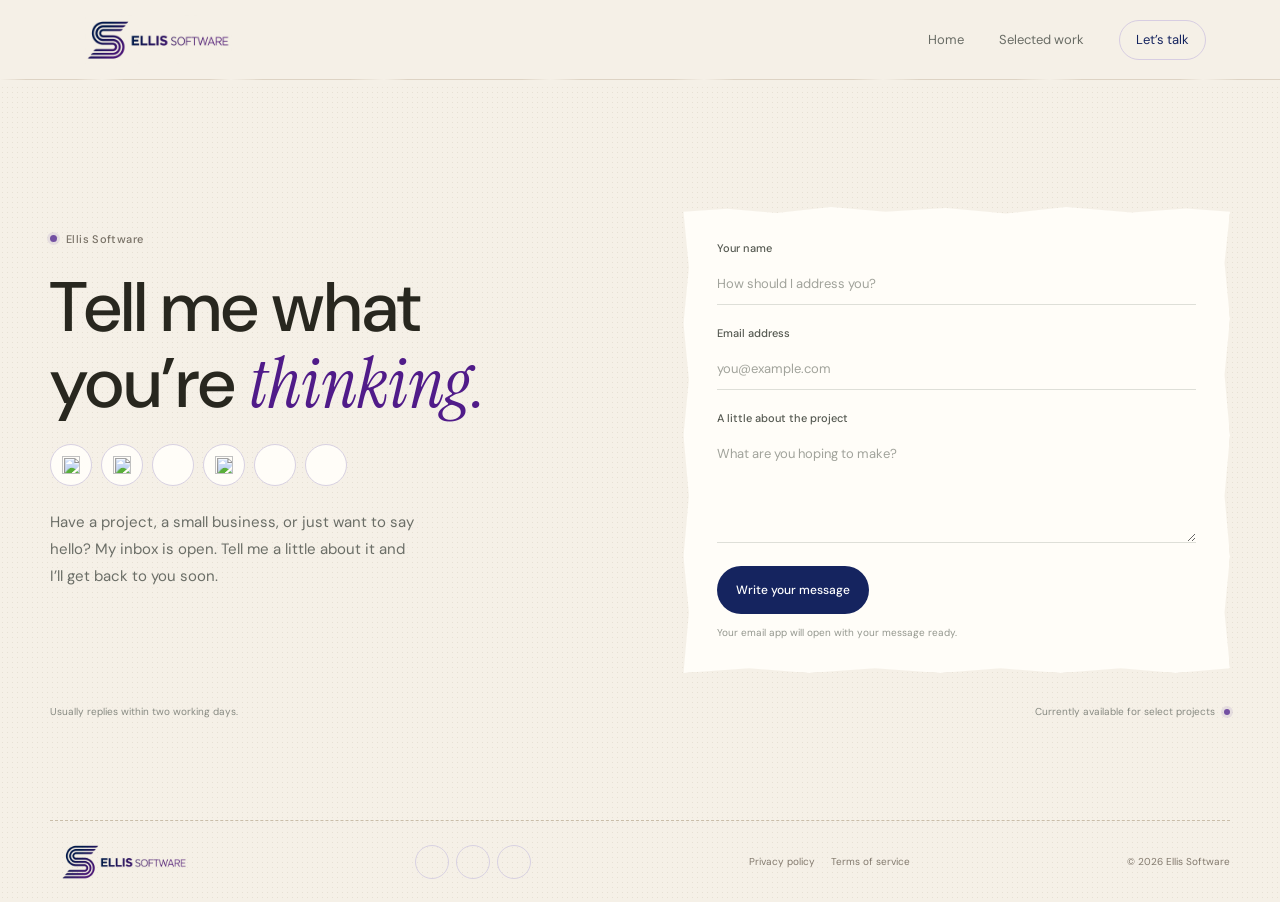
==== contact.html @ 287e28db "fix privacy links" ====
<!doctype html>
<html lang="en">
<head>
  <meta charset="utf-8">
  <meta name="viewport" content="width=device-width, initial-scale=1">
  <meta name="theme-color" content="#f5f5f2">
  <meta name="description" content="Get in touch with Ellis Software about your next project.">
  <title>Contact — Ellis Software</title>
  <link rel="preconnect" href="https://fonts.googleapis.com">
  <link rel="preconnect" href="https://fonts.gstatic.com" crossorigin>
  <link href="https://fonts.googleapis.com/css2?family=DM+Sans:wght@400;500;600;700&family=Instrument+Serif:ital@0;1&display=swap" rel="stylesheet">
  <link rel="stylesheet" href="styles.css">
  <script src="https://unpkg.com/lucide@latest" defer></script>
  
</head>
<body>
  <header class="site-header">
    <nav class="nav-shell" aria-label="Main navigation">
      <a class="brand" href="index.html" aria-label="Ellis Software, home"><img class="brand-logo" src="ellis%20software%20logo2.jpeg" alt="Ellis Software"></a>
      <button class="menu-toggle" type="button" aria-label="Open navigation" aria-expanded="false" aria-controls="site-menu"><span></span><span></span></button>
      <div class="site-menu" id="site-menu">
        <a class="nav-link" href="index.html">Home</a>
        <a class="nav-link" href="index.html#work">Selected work</a>
        <a class="nav-cta" href="contact.html" aria-current="page">Let’s talk </a>
      </div>
    </nav>
  </header>

  <main class="contact-main page-width">
    <section class="contact-intro reveal">
      <p class="eyebrow"><span class="status-dot"></span>Ellis Software</p>
      <h1>Tell me what<br>you’re <span class="serif-accent">thinking.</span></h1>
      <div class="social-links contact-socials" aria-label="Social and contact links">
        <a class="icon-link" href="https://wa.me/18768584016" target="_blank" rel="noopener noreferrer" aria-label="WhatsApp" data-tooltip="WhatsApp"><img class="brand-icon" src="https://cdn.simpleicons.org/whatsapp/15245f" alt="" aria-hidden="true"><span class="icon-tooltip" aria-hidden="true">WhatsApp</span></a>
        <a class="icon-link" href="https://www.instagram.com/ellis_software/" target="_blank" rel="noopener noreferrer" aria-label="Instagram" data-tooltip="Instagram"><img class="brand-icon" src="https://cdn.simpleicons.org/instagram/15245f" alt="" aria-hidden="true"><span class="icon-tooltip" aria-hidden="true">Instagram</span></a>
        <a class="icon-link" href="https://www.linkedin.com/in/akeem-ellis-369ba9247/" target="_blank" rel="noopener noreferrer" aria-label="LinkedIn" data-tooltip="LinkedIn"><i data-lucide="briefcase-business" aria-hidden="true"></i><span class="icon-tooltip" aria-hidden="true">LinkedIn</span></a>
        <a class="icon-link" href="https://github.com/eakeem" target="_blank" rel="noopener noreferrer" aria-label="GitHub" data-tooltip="GitHub"><img class="brand-icon" src="https://cdn.simpleicons.org/github/15245f" alt="" aria-hidden="true"><span class="icon-tooltip" aria-hidden="true">GitHub</span></a>
        <a class="icon-link" href="mailto:eakeem0@gmail.com" aria-label="Email" data-tooltip="Email"><i data-lucide="mail" aria-hidden="true"></i><span class="icon-tooltip" aria-hidden="true">Email</span></a>
        <a class="icon-link" href="tel:+18768584016" aria-label="Phone" data-tooltip="Phone"><i data-lucide="phone" aria-hidden="true"></i><span class="icon-tooltip" aria-hidden="true">Phone</span></a>
      </div>
      <p class="hero-intro">Have a project, a small business, or just want to say hello? My inbox is open. Tell me a little about it and I’ll get back to you soon.</p>
    </section>
    <section class="contact-form-section reveal" aria-label="Send a message">
      <form class="contact-form" data-contact-form data-email="eakeem0@gmail.com">
        <label for="name">Your name</label>
        <input id="name" name="name" type="text" autocomplete="name" placeholder="How should I address you?" required>
        <label for="email">Email address</label>
        <input id="email" name="email" type="email" autocomplete="email" placeholder="you@example.com" required>
        <label for="project">A little about the project</label>
        <textarea id="project" name="project" rows="5" placeholder="What are you hoping to make?" required></textarea>
        <button class="button button-dark form-submit" type="submit">Write your message</button>
        <p class="form-note">Your email app will open with your message ready.</p>
      </form>
    </section>
    <div class="contact-foot reveal"><span>Usually replies within two working days.</span><span>Currently available for select projects <i class="status-dot"></i></span></div>
  </main>

  <footer class="site-footer page-width"><a class="brand" href="index.html" aria-label="Ellis Software, home"><img class="brand-logo" src="ellis%20software%20logo2.jpeg" alt="Ellis Software"></a><nav class="footer-nav" aria-label="Footer navigation"><a class="icon-link" href="index.html" aria-label="Home" data-tooltip="Home"><i data-lucide="house" aria-hidden="true"></i><span class="icon-tooltip" aria-hidden="true">Home</span></a><a class="icon-link" href="index.html#work" aria-label="Selected work" data-tooltip="Selected work"><i data-lucide="briefcase-business" aria-hidden="true"></i><span class="icon-tooltip" aria-hidden="true">Selected work</span></a><a class="icon-link" href="contact.html" aria-label="Contact" data-tooltip="Contact"><i data-lucide="contact" aria-hidden="true"></i><span class="icon-tooltip" aria-hidden="true">Contact</span></a></nav><nav class="legal-nav" aria-label="Legal"><a href="privacy.html">Privacy policy</a><a href="terms-of-service.html">Terms of service</a></nav><span>© <span data-year></span> Ellis Software</span></footer>
</body>
<script src="script.js" defer></script>
</html>
---- styles.css ----
:root {
  color-scheme: light;
  --paper: #f5f0e7;
  --ink: #28271f;
  --muted: #777065;
  --line: #ded5c7;
  --green: #66765f;
  --brand-indigo: #15245f;
  --brand-violet: #501b89;
  --serif: 'Instrument Serif', Georgia, serif;
  --sans: 'DM Sans', sans-serif;
  --display: 'DM Sans', sans-serif;
}

* { box-sizing: border-box; }
html { scroll-behavior: smooth; scroll-padding-top: 100px; }
body { margin: 0; background-color: var(--paper); background-image: radial-gradient(#8d795c22 .65px, transparent .65px); background-size: 5px 5px; color: var(--ink); font-family: var(--sans); font-size: 15px; -webkit-font-smoothing: antialiased; }
a { color: inherit; text-decoration: none; }
button, input, textarea { font: inherit; }
.page-width { width: min(1180px, calc(100% - 96px)); margin-inline: auto; }
.site-header { position: relative; z-index: 10; padding: 15px 24px; background: var(--paper); border-bottom: 1px solid #ddd3c4; }
.site-header::after { position: absolute; right: 0; bottom: -5px; left: 0; height: 5px; background: var(--paper); clip-path: polygon(0 0, 4% 38%, 8% 0, 13% 58%, 18% 0, 24% 45%, 30% 0, 36% 67%, 43% 0, 49% 48%, 55% 0, 62% 62%, 69% 0, 76% 48%, 82% 0, 89% 56%, 94% 0, 100% 46%, 100% 100%, 0 100%); content: ''; }
.nav-shell { width: min(1132px, 100%); min-height: 48px; margin: 0 auto; display: flex; align-items: center; justify-content: space-between; }
.brand { display: inline-flex; align-items: center; gap: 9px; font-size: 14px; font-weight: 600; }
.brand-logo { display: block; width: 168px; height: 49px; object-fit: contain; mix-blend-mode: multiply; }
.site-menu { display: flex; align-items: center; gap: 35px; }
.nav-link { color: #696c65; font-size: 13px; transition: color .2s ease; }
.nav-link:hover, .nav-link.active { color: var(--ink); }
.nav-cta { display: inline-flex; min-height: 40px; align-items: center; gap: 12px; padding: 0 16px; border: 1px solid #d7cde2; border-radius: 99px; color: var(--brand-indigo); font-size: 13px; transition: background .2s, border-color .2s; }
.nav-cta:hover { background: #eee9f4; border-color: #c5b4d7; }
.menu-toggle { display: none; }
.hero { min-height: 650px; display: grid; grid-template-columns: 1fr 1.02fr; align-items: center; gap: 48px; padding-top: 50px; padding-bottom: 92px; }
.hero-copy { position: relative; z-index: 1; padding-bottom: 7px; }
.eyebrow { display: flex; align-items: center; gap: 9px; margin: 0 0 22px; color: var(--muted); font-size: 11px; font-weight: 500; letter-spacing: .035em; }
.status-dot { display: inline-block; width: 7px; height: 7px; flex: 0 0 7px; border-radius: 50%; background: #7350a2; box-shadow: 0 0 0 3px rgb(115 80 162 / 12%); }
.eyebrow-divider { color: #babcb5; }
h1, h2, h3, p { margin-top: 0; }
h1, h2 { font-family: var(--display); font-weight: 500; letter-spacing: 0; }
.hero h1, .contact-intro h1 { margin-bottom: 23px; font-size: clamp(43px, 5.1vw, 67px); line-height: 1.08; }
.serif-accent { color: var(--brand-violet); font-family: var(--serif); font-weight: 400; font-style: italic; }
.hero-intro { max-width: 420px; margin-bottom: 28px; color: #6b6e67; font-size: 15px; line-height: 1.8; }
.language-section { margin: 22px 0 26px; }
.language-heading { margin: 0 0 13px; color: var(--muted); font-size: 11px; font-weight: 500; }
.language-list { display: flex; gap: 20px; margin: 0; padding: 0; list-style: none; }
.language-item { display: flex; min-width: 54px; flex-direction: column; align-items: center; gap: 7px; color: #5e5c62; font-size: 10px; }
.language-item img { display: block; width: 25px; height: 25px; }
.hero-actions { display: flex; align-items: center; gap: 24px; }
.button { display: inline-flex; min-height: 48px; align-items: center; justify-content: center; gap: 18px; padding: 0 19px; border: 0; border-radius: 99px; cursor: pointer; font-size: 12px; font-weight: 500; transition: transform .2s, background .2s; }
.button:hover { transform: translateY(-2px); }
.button-dark { background: var(--brand-indigo); color: white; }
.button-dark:hover { background: var(--brand-violet); }
.text-link { color: #656961; font-size: 12px; }
.text-link span { margin-left: 4px; }
.hero-art { position: relative; display: grid; min-height: 440px; align-items: center; }
.hero-glow { position: absolute; inset: 35px 5px; border-radius: 48%; background: radial-gradient(ellipse at center, #e1d9ed 0%, #eee7da 52%, transparent 74%); }
.portrait-sheet { position: relative; z-index: 1; width: min(82%, 420px); margin: 0 auto; padding: 11px 11px 0; background: #fffdf8; box-shadow: 8px 10px 0 #d8cde5, 0 18px 38px rgb(42 34 53 / 17%); transform: rotate(2deg); }
.portrait-sheet::before { position: absolute; z-index: 2; top: -10px; left: calc(50% - 38px); width: 76px; height: 21px; background: rgb(223 212 239 / 84%); content: ''; transform: rotate(-4deg); }
.portrait-sheet img { display: block; width: 100%; height: 425px; object-fit: cover; object-position: center 32%; }
.portrait-sheet figcaption { display: flex; min-height: 43px; align-items: center; justify-content: space-between; gap: 8px; color: #555164; font-size: 9px; }
.portrait-sheet figcaption > span:first-child { color: var(--brand-indigo); font-size: 9px; font-weight: 700; letter-spacing: .08em; }
.portrait-sheet figcaption b { padding-left: 4px; color: var(--brand-violet); }
.portrait-note { position: absolute; z-index: 2; top: 72%; right: 0; padding: 12px 15px; background: #fffdf8; box-shadow: 3px 4px 0 #ded5c7; color: var(--brand-indigo); font: italic 15px/1.3 var(--serif); transform: rotate(-4deg); }
.app-window { position: relative; z-index: 1; overflow: hidden; width: 100%; padding: 9px; border: 1px solid #e4dac8; border-radius: 1px; background: #fffdf8; box-shadow: 5px 9px 0 #dfd3c1, 0 18px 35px rgb(65 52 34 / 12%); transform: rotate(-1.2deg); }
.window-top { display: none; }
.window-dots { display: flex; gap: 5px; }
.window-dots i { width: 7px; height: 7px; border-radius: 50%; background: #e5a19b; }
.window-dots i:nth-child(2) { background: #e7c681; }
.window-dots i:nth-child(3) { background: #9ac49a; }
.window-menu { text-align: right; letter-spacing: 2px; }
.window-content { padding: 17px 20px 20px; background: #fffdf8; }
.preview-nav { display: flex; align-items: center; justify-content: space-between; color: #65635c; font-size: 8px; }
.preview-logo { color: #373831; font: 600 13px var(--display); letter-spacing: -.4px; }
.preview-logo span { margin-left: 2px; font: 8px var(--sans); }
.preview-bag { border: 1px solid #e9e9e3; border-radius: 20px; padding: 6px 9px; }
.preview-hero { display: grid; grid-template-columns: 1fr auto; align-items: end; gap: 6px 20px; padding: 22px 2px 14px; }
.preview-hero p { margin: 0; font: 24px/1.15 var(--serif); }
.preview-hero > span { color: #7b7b70; font: 8px/1.55 var(--sans); }
.preview-hero a { grid-column: 1 / -1; color: #6e7164; font-size: 8px; }
.preview-hero a b { margin-left: 5px; }
.preview-image { overflow: hidden; height: 208px; background: #e6e1d5; }
.preview-image img { width: 100%; height: 100%; object-fit: cover; object-position: center 57%; }
.art-note { position: absolute; z-index: 2; right: -22px; bottom: 10px; display: flex; align-items: center; gap: 10px; padding: 11px 15px; border: 1px solid rgb(255 255 255 / 90%); border-radius: 10px; background: rgb(255 255 255 / 86%); box-shadow: 0 8px 26px rgb(48 50 41 / 8%); color: #696c64; font-size: 9px; line-height: 1.5; }
.note-icon { color: #71856b; font-size: 17px; }
.art-index { position: absolute; bottom: -22px; left: 3px; color: #999b93; font: 10px var(--display); }
.work-section { padding-top: 63px; padding-bottom: 112px; }
.section-heading { display: flex; align-items: end; justify-content: space-between; margin-bottom: 26px; }
.section-heading .eyebrow { margin-bottom: 9px; }
.section-heading h2 { margin: 0; font-size: 31px; }
.heading-period { color: #82917d; }
.section-count { padding-bottom: 5px; color: #8b8e85; font: 10px var(--display); }
.project-grid { display: grid; grid-template-columns: repeat(3, minmax(0, 1fr)); gap: 20px; }
.project-card { min-width: 0; overflow: hidden; border: 1px solid #e3dfd7; border-radius: 5px; background: #fffdf8; }
.project-image { display: block; overflow: hidden; aspect-ratio: 4 / 3; background: #eeece7; }
.project-image img { display: block; width: 100%; height: 100%; object-fit: cover; transition: transform .35s ease; }
.project-card:hover .project-image img { transform: scale(1.025); }
.project-meta { display: flex; flex-direction: column; align-items: flex-start; gap: 7px; padding: 15px 16px 17px; }
.project-meta h3 { margin: 0; font: 600 15px var(--display); }
.project-meta p { margin: 0; color: #777065; font-size: 12px; line-height: 1.55; }
.project-type { order: -1; color: var(--brand-indigo); font-size: 10px; font-weight: 500; }
.approach-band { background: #e8e5d9; clip-path: polygon(0 2%, 8% 0, 17% 2%, 26% .5%, 35% 2%, 45% 0, 55% 2%, 64% .4%, 74% 2%, 84% 0, 93% 2%, 100% .5%, 100% 98%, 92% 100%, 82% 98%, 72% 100%, 62% 98%, 52% 100%, 42% 98%, 32% 100%, 21% 98%, 10% 100%, 0 98%); }
.approach-inner { display: flex; min-height: 180px; align-items: center; gap: 23px; }
.approach-mark { align-self: center; color: #87947e; font-size: 28px; }
.approach-inner p { margin: 0; font: 23px/1.35 var(--display); }
.approach-inner p span { color: #858980; font: italic 22px var(--serif); }
.round-arrow { display: grid; width: 42px; height: 42px; place-items: center; margin-left: auto; border: 1px solid #cbd0c4; border-radius: 50%; font-size: 15px; transition: background .2s; }
.round-arrow:hover { background: #f5f5f2; }
.closing { padding-top: 60px; padding-bottom: 64px; }
.closing-actions { display: flex; min-height: 76px; align-items: center; justify-content: space-between; gap: 24px; }
.social-links { display: flex; align-items: center; gap: 9px; }
.icon-link { position: relative; display: grid; width: 42px; height: 42px; flex: 0 0 42px; place-items: center; border: 1px solid #d8d1e2; border-radius: 50%; background: #fffdf8; color: var(--brand-indigo); transition: background .2s, color .2s, border-color .2s, transform .2s; }
.icon-link svg { width: 18px; height: 18px; stroke-width: 1.8; }
.icon-link .brand-icon { display: block; width: 18px; height: 18px; }
.icon-link:hover { transform: translateY(-2px); border-color: var(--brand-indigo); background: var(--brand-indigo); color: #fff; }
.icon-link:focus-visible { outline: 2px solid var(--brand-violet); outline-offset: 3px; }
.icon-tooltip { position: absolute; z-index: 5; bottom: calc(100% + 8px); left: 50%; padding: 6px 9px; border-radius: 4px; background: var(--brand-indigo); color: white; font-size: 10px; font-weight: 500; line-height: 1.2; white-space: nowrap; opacity: 0; pointer-events: none; transform: translate(-50%, 3px); transition: opacity .15s, transform .15s; }
.icon-link:hover .icon-tooltip, .icon-link:focus-visible .icon-tooltip { opacity: 1; transform: translate(-50%, 0); }
.footer-nav { display: flex; align-items: center; gap: 7px; }
.footer-nav .icon-link { width: 34px; height: 34px; flex-basis: 34px; background: transparent; }
.footer-nav .icon-link svg { width: 16px; height: 16px; }
.footer-nav .icon-link:hover { background: var(--brand-indigo); }
.site-footer { display: flex; min-height: 82px; align-items: center; justify-content: space-between; border-top: 1px dashed #c9bda9; color: #82796d; font-size: 10px; }
.site-footer .brand { color: var(--ink); font-size: 12px; }
.site-footer .brand-logo { width: 148px; height: 43px; }
.site-footer p { margin: 0; }
.legal-nav { display: flex; align-items: center; gap: 16px; }
.legal-nav a { color: inherit; transition: color .2s; }
.legal-nav a:hover, .legal-nav a:focus-visible { color: var(--brand-indigo); }
.legal-page { max-width: 820px; min-height: calc(100vh - 160px); padding-top: 90px; padding-bottom: 90px; }
.legal-page h1 { margin-bottom: 10px; font-size: clamp(42px, 6vw, 64px); }
.legal-page .legal-updated { margin-bottom: 42px; color: var(--muted); font-size: 12px; }
.legal-page h2 { margin: 34px 0 10px; font-size: 21px; }
.legal-page p, .legal-page li { color: #5e5c56; font-size: 14px; line-height: 1.8; }
.legal-page ul { padding-left: 21px; }
#text_link { font-weight: 900; color: #15245f;}

/* Contact page */
.contact-main { display: grid; min-height: calc(100vh - 160px); grid-template-columns: .9fr 1fr; align-content: center; column-gap: 12%; padding-top: 95px; padding-bottom: 70px; }
.contact-intro { align-self: center; padding-bottom: 30px; }
.contact-intro .eyebrow { margin-bottom: 24px; }
.contact-intro h1 { font-size: clamp(46px, 5.6vw, 70px); }
.contact-intro .hero-intro { max-width: 370px; }
.contact-socials { margin: 19px 0 23px; }
.contact-form-section { align-self: center; padding: 34px; border: 0; border-radius: 0; background: #fffdf8; box-shadow: 4px 7px 0 #e1d7c7, 0 12px 25px rgb(65 52 34 / 7%); clip-path: polygon(0 1%, 8% .4%, 17% 1.3%, 27% 0, 37% 1%, 48% .2%, 59% 1.4%, 70% 0, 82% 1.2%, 92% .3%, 100% 1%, 99% 12%, 100% 24%, 99% 36%, 100% 49%, 99% 62%, 100% 75%, 99% 87%, 100% 99%, 90% 100%, 80% 99%, 69% 100%, 58% 99%, 47% 100%, 35% 99%, 23% 100%, 12% 99%, 0 100%, 1% 87%, 0 75%, 1% 62%, 0 49%, 1% 37%, 0 25%, 1% 13%); }
.contact-form { display: flex; flex-direction: column; }
.contact-form label { margin: 0 0 8px; color: #555951; font-size: 11px; font-weight: 500; }
.contact-form input, .contact-form textarea { width: 100%; margin-bottom: 21px; padding: 12px 0; border: 0; border-bottom: 1px solid #dedfd8; border-radius: 0; outline: 0; background: transparent; color: var(--ink); font-size: 13px; resize: vertical; transition: border-color .2s; }
.contact-form input:focus, .contact-form textarea:focus { border-color: #758671; }
.contact-form input::placeholder, .contact-form textarea::placeholder { color: #a1a39b; }
.form-submit { align-self: flex-start; margin-top: 2px; }
.form-note { margin: 12px 0 0; color: #94978e; font-size: 10px; }
.contact-foot { display: flex; grid-column: 1/-1; justify-content: space-between; padding-top: 32px; color: #878a82; font-size: 10px; }
.contact-foot > span:last-child { display: flex; align-items: center; gap: 9px; }
.contact-foot .status-dot { width: 6px; height: 6px; flex-basis: 6px; }

.reveal { opacity: 0; transform: translateY(14px); transition: opacity .65s ease, transform .65s cubic-bezier(.2,.7,.2,1); }
.reveal.is-visible { opacity: 1; transform: translateY(0); }
.project-card:nth-child(2) { transition-delay: .08s; }
.project-card:nth-child(3) { transition-delay: .16s; }
@media (prefers-reduced-motion: reduce) {
  *, *::before, *::after { scroll-behavior: auto !important; transition-duration: .01ms !important; animation-duration: .01ms !important; animation-iteration-count: 1 !important; }
  .reveal { opacity: 1; transform: none; }
}

@media (max-width: 850px) {
  .page-width { width: min(100% - 56px, 650px); }
  .hero { min-height: auto; grid-template-columns: 1fr; gap: 28px; padding-top: 77px; padding-bottom: 75px; }
  .hero-copy { max-width: 570px; }
  .hero h1 { font-size: clamp(48px, 8vw, 67px); }
  .hero-art { min-height: 370px; margin-inline: 12px; }
  .portrait-sheet { width: min(76%, 390px); }
  .portrait-sheet img { height: 350px; }
  .work-section { padding-top: 30px; padding-bottom: 85px; }
  .project-grid { grid-template-columns: repeat(2, minmax(0, 1fr)); }
  .contact-main { min-height: auto; grid-template-columns: 1fr 1fr; gap: 7%; padding-top: 95px; padding-bottom: 60px; }
  .contact-form-section { padding: 26px; }
  .contact-intro h1 { font-size: clamp(43px, 7vw, 60px); }
}
@media (max-width: 600px) {
  html { scroll-padding-top: 74px; }
  .page-width { width: calc(100% - 40px); }
  .site-header { padding: 10px 20px; }
  .brand-logo { width: 142px; height: 42px; }
  .nav-shell { min-height: 43px; }
  .menu-toggle { display: flex; width: 38px; height: 38px; flex-direction: column; align-items: center; justify-content: center; gap: 5px; border: 1px solid #dedfd9; border-radius: 50%; background: transparent; cursor: pointer; }
  .menu-toggle span { width: 13px; height: 1px; background: #363831; transition: transform .2s; }
  .menu-toggle[aria-expanded="true"] span:first-child { transform: translateY(3px) rotate(45deg); }
  .menu-toggle[aria-expanded="true"] span:last-child { transform: translateY(-3px) rotate(-45deg); }
  .site-menu { position: absolute; top: 58px; right: 20px; left: 20px; display: none; align-items: stretch; gap: 0; padding: 8px 16px 13px; border: 1px solid #e5e6df; border-radius: 12px; background: rgb(250 250 247 / 97%); box-shadow: 0 12px 32px rgb(35 38 31 / 10%); }
  .site-menu.is-open { display: flex; flex-direction: column; }
  .nav-link { padding: 13px 1px; border-bottom: 1px solid #edeee8; font-size: 13px; }
  .nav-cta { align-self: flex-start; margin-top: 11px; }
  .hero { gap: 23px; padding-top: 58px; padding-bottom: 64px; }
  .eyebrow { margin-bottom: 19px; font-size: 10px; }
  .hero h1, .contact-intro h1 { font-size: clamp(42px, 11vw, 57px); }
  .hero-intro { font-size: 14px; line-height: 1.75; }
  .hero-actions { flex-wrap: wrap; gap: 17px; }
  .hero-art { min-height: 365px; margin-inline: 0; }
  .portrait-sheet { width: min(83%, 310px); padding: 9px 9px 0; }
  .portrait-sheet img { height: 295px; }
  .portrait-sheet figcaption { min-height: 37px; font-size: 8px; }
  .portrait-sheet figcaption > span:first-child { font-size: 8px; }
  .portrait-note { right: -3px; font-size: 13px; }
  .work-section { padding-top: 24px; padding-bottom: 68px; }
  .section-heading h2 { font-size: 27px; }
  .project-grid { grid-template-columns: 1fr; gap: 28px; }
  .project-meta { padding-top: 11px; }
  .approach-inner { min-height: 150px; gap: 13px; }
  .approach-mark { font-size: 22px; }
  .approach-inner p { font-size: 17px; }
  .approach-inner p span { font-size: 17px; }
  .round-arrow { width: 37px; height: 37px; flex: 0 0 37px; }
  .closing { padding-top: 50px; padding-bottom: 55px; }
  .closing-actions { align-items: flex-start; flex-direction: column; gap: 22px; }
  .social-links { gap: 3px; }
  .social-links .icon-link { width: 40px; height: 40px; flex-basis: 40px; }
  .site-footer { min-height: 100px; flex-wrap: wrap; gap: 5px 15px; padding-top: 17px; padding-bottom: 17px; }
  .site-footer p { order: 3; width: 100%; }
  .site-footer > span { font-size: 9px; }
  .legal-nav { order: 3; width: 100%; font-size: 10px; }
  .legal-page { min-height: calc(100vh - 200px); padding-top: 60px; padding-bottom: 55px; }
  .legal-page .legal-updated { margin-bottom: 32px; }
  .contact-main { display: flex; flex-direction: column; gap: 34px; padding-top: 65px; padding-bottom: 45px; }
  .contact-intro { padding-bottom: 0; }
  .contact-intro h1 { font-size: clamp(45px, 12vw, 61px); }
  .contact-form-section { padding: 23px 20px; }
  .contact-foot { gap: 12px; flex-direction: column; padding-top: 23px; font-size: 9px; }
}
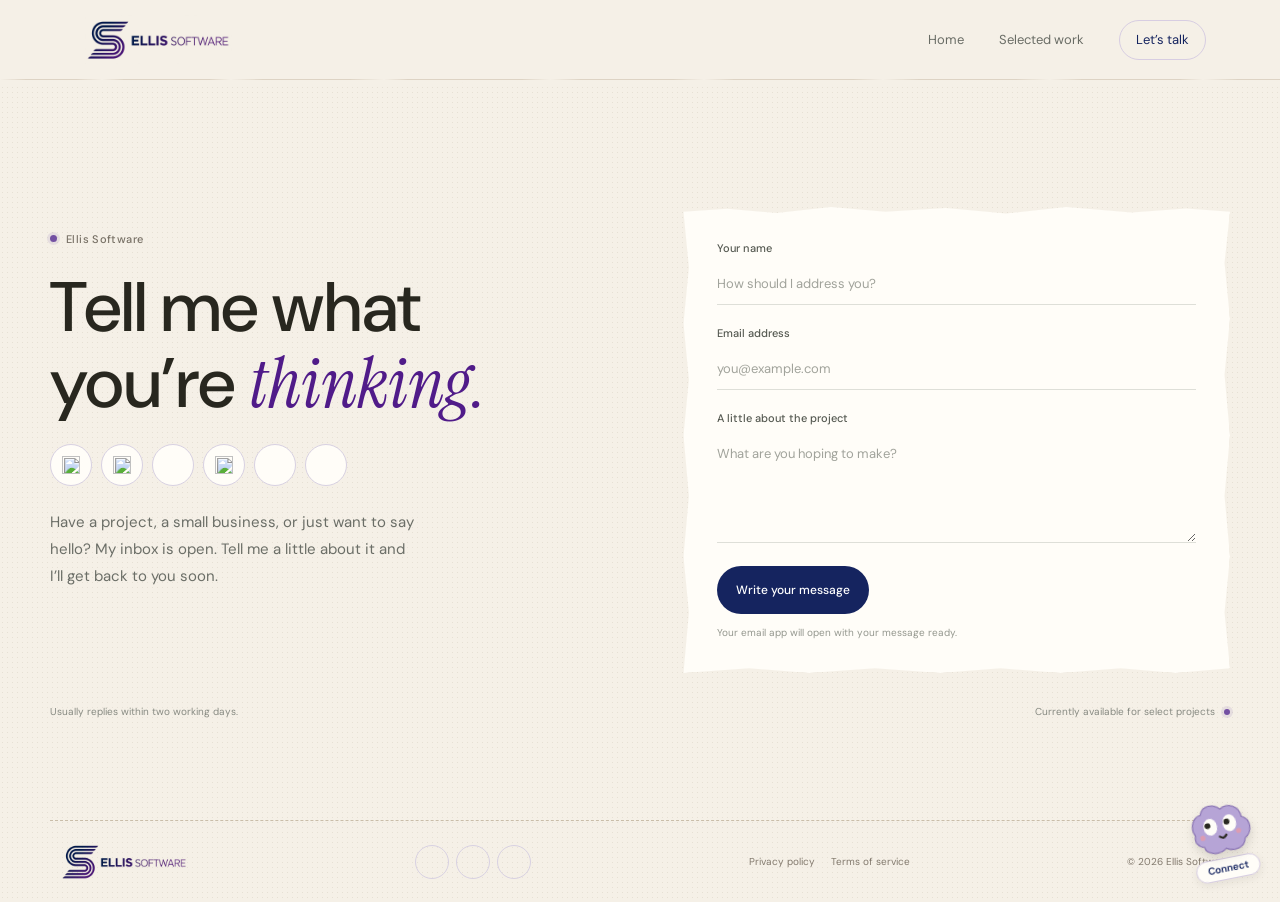
==== commit 35c858c8: "added connect" ====
--- a/contact.html
+++ b/contact.html
@@ -9,9 +9,33 @@
   <link rel="preconnect" href="https://fonts.googleapis.com">
   <link rel="preconnect" href="https://fonts.gstatic.com" crossorigin>
   <link href="https://fonts.googleapis.com/css2?family=DM+Sans:wght@400;500;600;700&family=Instrument+Serif:ital@0;1&display=swap" rel="stylesheet">
+  <link rel="icon" href="/favicon.png" type="image/png" sizes="512x512">
+  <link rel="apple-touch-icon" href="/favicon.png" sizes="512x512">
+  <link rel="canonical" href="https://ellissoftware.com/contact.html">
+  <meta property="og:type" content="website">
+  <meta property="og:title" content="Contact — Ellis Software">
+  <meta property="og:description" content="Get in touch with Ellis Software about your next project.">
+  <meta property="og:image" content="https://ellissoftware.com/social-preview.png">
+  <meta property="og:image:width" content="1200">
+  <meta property="og:image:height" content="630">
+  <meta property="og:image:alt" content="Ellis Software — thoughtful digital products for the web">
+  <meta property="og:url" content="https://ellissoftware.com/contact.html">
+  <meta name="twitter:card" content="summary_large_image">
+  <meta name="twitter:title" content="Contact — Ellis Software">
+  <meta name="twitter:description" content="Get in touch with Ellis Software about your next project.">
+  <meta name="twitter:image" content="https://ellissoftware.com/social-preview.png">
+  <meta name="twitter:image:alt" content="Ellis Software — thoughtful digital products for the web">
   <link rel="stylesheet" href="styles.css">
   <script src="https://unpkg.com/lucide@latest" defer></script>
-  
+  <script type="application/ld+json">
+    {
+      "@context": "https://schema.org",
+      "@type": "Organization",
+      "name": "Ellis Software",
+      "url": "https://ellissoftware.com/",
+      "logo": "https://ellissoftware.com/favicon.png"
+    }
+  </script>
 </head>
 <body>
   <header class="site-header">
@@ -35,13 +59,13 @@
         <a class="icon-link" href="https://www.instagram.com/ellis_software/" target="_blank" rel="noopener noreferrer" aria-label="Instagram" data-tooltip="Instagram"><img class="brand-icon" src="https://cdn.simpleicons.org/instagram/15245f" alt="" aria-hidden="true"><span class="icon-tooltip" aria-hidden="true">Instagram</span></a>
         <a class="icon-link" href="https://www.linkedin.com/in/akeem-ellis-369ba9247/" target="_blank" rel="noopener noreferrer" aria-label="LinkedIn" data-tooltip="LinkedIn"><i data-lucide="briefcase-business" aria-hidden="true"></i><span class="icon-tooltip" aria-hidden="true">LinkedIn</span></a>
         <a class="icon-link" href="https://github.com/eakeem" target="_blank" rel="noopener noreferrer" aria-label="GitHub" data-tooltip="GitHub"><img class="brand-icon" src="https://cdn.simpleicons.org/github/15245f" alt="" aria-hidden="true"><span class="icon-tooltip" aria-hidden="true">GitHub</span></a>
-        <a class="icon-link" href="mailto:eakeem0@gmail.com" aria-label="Email" data-tooltip="Email"><i data-lucide="mail" aria-hidden="true"></i><span class="icon-tooltip" aria-hidden="true">Email</span></a>
+        <a class="icon-link" href="mailto:techellissoftware@gmail.com" aria-label="Email" data-tooltip="Email"><i data-lucide="mail" aria-hidden="true"></i><span class="icon-tooltip" aria-hidden="true">Email</span></a>
         <a class="icon-link" href="tel:+18768584016" aria-label="Phone" data-tooltip="Phone"><i data-lucide="phone" aria-hidden="true"></i><span class="icon-tooltip" aria-hidden="true">Phone</span></a>
       </div>
       <p class="hero-intro">Have a project, a small business, or just want to say hello? My inbox is open. Tell me a little about it and I’ll get back to you soon.</p>
     </section>
     <section class="contact-form-section reveal" aria-label="Send a message">
-      <form class="contact-form" data-contact-form data-email="eakeem0@gmail.com">
+      <form class="contact-form" data-contact-form data-email="techellissoftware@gmail.com">
         <label for="name">Your name</label>
         <input id="name" name="name" type="text" autocomplete="name" placeholder="How should I address you?" required>
         <label for="email">Email address</label>
@@ -56,6 +80,19 @@
   </main>
 
   <footer class="site-footer page-width"><a class="brand" href="index.html" aria-label="Ellis Software, home"><img class="brand-logo" src="ellis%20software%20logo2.jpeg" alt="Ellis Software"></a><nav class="footer-nav" aria-label="Footer navigation"><a class="icon-link" href="index.html" aria-label="Home" data-tooltip="Home"><i data-lucide="house" aria-hidden="true"></i><span class="icon-tooltip" aria-hidden="true">Home</span></a><a class="icon-link" href="index.html#work" aria-label="Selected work" data-tooltip="Selected work"><i data-lucide="briefcase-business" aria-hidden="true"></i><span class="icon-tooltip" aria-hidden="true">Selected work</span></a><a class="icon-link" href="contact.html" aria-label="Contact" data-tooltip="Contact"><i data-lucide="contact" aria-hidden="true"></i><span class="icon-tooltip" aria-hidden="true">Contact</span></a></nav><nav class="legal-nav" aria-label="Legal"><a href="privacy.html">Privacy policy</a><a href="terms-of-service.html">Terms of service</a></nav><span>© <span data-year></span> Ellis Software</span></footer>
+  <a class="connect-blob" href="contact.html" aria-label="Connect with Ellis Software">
+    <svg class="connect-blob-art" viewBox="0 0 80 70" role="img" aria-label="Connect the blob">
+      <path class="connect-blob-body" d="M10 40C5 29 11 18 20 17C24 5 38 7 44 14C55 8 67 15 67 27C79 33 76 48 67 53C64 65 51 66 43 61C32 69 18 62 18 55C11 53 7 47 10 40Z"/>
+      <ellipse cx="29" cy="33" rx="8" ry="10" fill="#fffdf8"/>
+      <ellipse cx="52" cy="32" rx="8" ry="10" fill="#fffdf8"/>
+      <circle class="connect-pupil" cx="31" cy="35" r="3.5"/>
+      <circle class="connect-pupil" cx="54" cy="34" r="3.5"/>
+      <path d="M38 46Q42 50 46 45" fill="none" stroke="#28271f" stroke-linecap="round" stroke-width="2.5"/>
+      <circle cx="18" cy="44" r="3" fill="#e69aa9" opacity=".8"/>
+      <circle cx="61" cy="43" r="3" fill="#e69aa9" opacity=".8"/>
+    </svg>
+    <span class="connect-blob-label">Connect</span>
+  </a>
 </body>
 <script src="script.js" defer></script>
 </html>
--- a/styles.css
+++ b/styles.css
@@ -156,6 +156,16 @@
 .reveal.is-visible { opacity: 1; transform: translateY(0); }
 .project-card:nth-child(2) { transition-delay: .08s; }
 .project-card:nth-child(3) { transition-delay: .16s; }
+.connect-blob { position: fixed; z-index: 20; right: 24px; bottom: 20px; display: flex; flex-direction: column; align-items: center; gap: 1px; color: var(--brand-indigo); transform: translateY(var(--connect-scroll-shift, 0px)) rotate(var(--connect-tilt, 0deg)); transition: transform .24s cubic-bezier(.2,.7,.2,1); }
+.connect-blob-art { display: block; width: 68px; height: 60px; overflow: visible; filter: drop-shadow(0 5px 5px rgb(40 39 31 / 14%)); animation: connect-float 3s ease-in-out infinite; transform-origin: center; }
+.connect-blob-body { fill: #b6a4d6; stroke: #8c77b5; stroke-width: 1.5; }
+.connect-pupil { fill: #28271f; transform: translate(var(--connect-look-x, 0px), var(--connect-look-y, 0px)); transform-box: fill-box; transform-origin: center; transition: transform .12s ease-out; }
+.connect-blob-label { padding: 5px 11px; border: 1px solid #d7cde2; border-radius: 99px; background: #fffdf8; box-shadow: 0 3px 8px rgb(40 39 31 / 8%); font-size: 10px; font-weight: 600; line-height: 1; transition: background .2s, color .2s, transform .2s; }
+.connect-blob:hover .connect-blob-label, .connect-blob:focus-visible .connect-blob-label { transform: translateY(-2px); background: var(--brand-indigo); color: #fffdf8; }
+.connect-blob:hover .connect-blob-art, .connect-blob:focus-visible .connect-blob-art { animation: connect-giggle .45s ease-in-out infinite alternate; }
+.connect-blob:focus-visible { border-radius: 12px; outline: 2px solid var(--brand-violet); outline-offset: 4px; }
+@keyframes connect-float { 0%, 100% { transform: translateY(0) rotate(-2deg); } 50% { transform: translateY(-5px) rotate(2deg); } }
+@keyframes connect-giggle { 0% { transform: rotate(-7deg) translateY(0); } 25% { transform: rotate(9deg) translateY(-2px); } 50% { transform: rotate(-9deg) translateY(0); } 75% { transform: rotate(7deg) translateY(-2px); } 100% { transform: rotate(-5deg) translateY(0); } }
 @media (prefers-reduced-motion: reduce) {
   *, *::before, *::after { scroll-behavior: auto !important; transition-duration: .01ms !important; animation-duration: .01ms !important; animation-iteration-count: 1 !important; }
   .reveal { opacity: 1; transform: none; }
@@ -177,6 +187,8 @@
 }
 @media (max-width: 600px) {
   html { scroll-padding-top: 74px; }
+  .connect-blob { right: 14px; bottom: 14px; }
+  .connect-blob-art { width: 58px; height: 51px; }
   .page-width { width: calc(100% - 40px); }
   .site-header { padding: 10px 20px; }
   .brand-logo { width: 142px; height: 42px; }
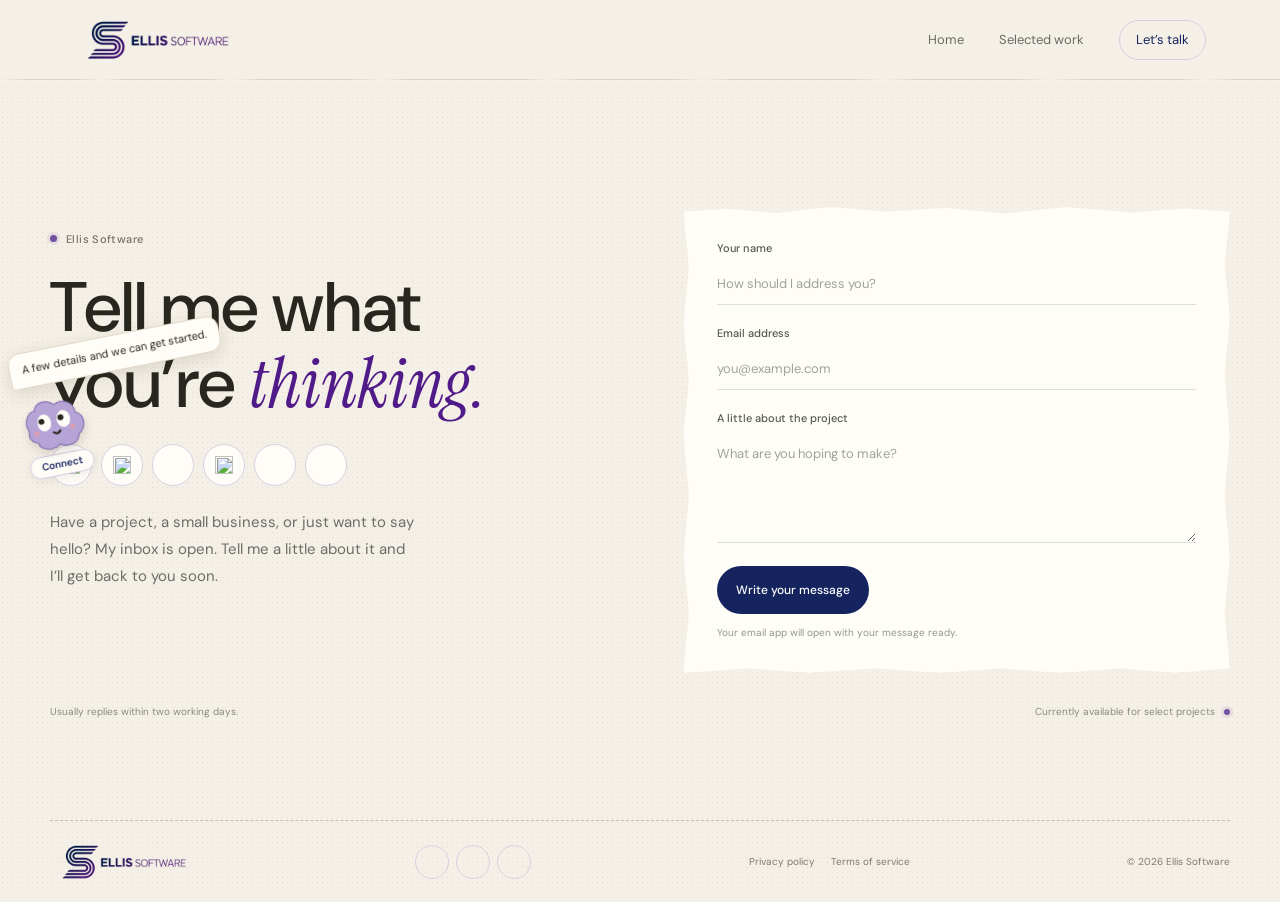
==== commit 0d0bb118: "added conversation for connect" ====
--- a/contact.html
+++ b/contact.html
@@ -81,6 +81,7 @@
 
   <footer class="site-footer page-width"><a class="brand" href="index.html" aria-label="Ellis Software, home"><img class="brand-logo" src="ellis%20software%20logo2.jpeg" alt="Ellis Software"></a><nav class="footer-nav" aria-label="Footer navigation"><a class="icon-link" href="index.html" aria-label="Home" data-tooltip="Home"><i data-lucide="house" aria-hidden="true"></i><span class="icon-tooltip" aria-hidden="true">Home</span></a><a class="icon-link" href="index.html#work" aria-label="Selected work" data-tooltip="Selected work"><i data-lucide="briefcase-business" aria-hidden="true"></i><span class="icon-tooltip" aria-hidden="true">Selected work</span></a><a class="icon-link" href="contact.html" aria-label="Contact" data-tooltip="Contact"><i data-lucide="contact" aria-hidden="true"></i><span class="icon-tooltip" aria-hidden="true">Contact</span></a></nav><nav class="legal-nav" aria-label="Legal"><a href="privacy.html">Privacy policy</a><a href="terms-of-service.html">Terms of service</a></nav><span>© <span data-year></span> Ellis Software</span></footer>
   <a class="connect-blob" href="contact.html" aria-label="Connect with Ellis Software">
+    <span class="connect-message" role="status" aria-live="polite" aria-atomic="true"></span>
     <svg class="connect-blob-art" viewBox="0 0 80 70" role="img" aria-label="Connect the blob">
       <path class="connect-blob-body" d="M10 40C5 29 11 18 20 17C24 5 38 7 44 14C55 8 67 15 67 27C79 33 76 48 67 53C64 65 51 66 43 61C32 69 18 62 18 55C11 53 7 47 10 40Z"/>
       <ellipse cx="29" cy="33" rx="8" ry="10" fill="#fffdf8"/>
--- a/styles.css
+++ b/styles.css
@@ -156,13 +156,20 @@
 .reveal.is-visible { opacity: 1; transform: translateY(0); }
 .project-card:nth-child(2) { transition-delay: .08s; }
 .project-card:nth-child(3) { transition-delay: .16s; }
-.connect-blob { position: fixed; z-index: 20; right: 24px; bottom: 20px; display: flex; flex-direction: column; align-items: center; gap: 1px; color: var(--brand-indigo); transform: translateY(var(--connect-scroll-shift, 0px)) rotate(var(--connect-tilt, 0deg)); transition: transform .24s cubic-bezier(.2,.7,.2,1); }
+.connect-blob { position: fixed; z-index: 20; top: 0; left: 0; display: flex; flex-direction: column; align-items: center; gap: 1px; color: var(--brand-indigo); transform: translate3d(var(--connect-x, calc(100vw - 92px)), var(--connect-y, calc(100vh - 90px)), 0) rotate(var(--connect-tilt, 0deg)); transition: transform 2.4s cubic-bezier(.2,.72,.24,1); }
 .connect-blob-art { display: block; width: 68px; height: 60px; overflow: visible; filter: drop-shadow(0 5px 5px rgb(40 39 31 / 14%)); animation: connect-float 3s ease-in-out infinite; transform-origin: center; }
 .connect-blob-body { fill: #b6a4d6; stroke: #8c77b5; stroke-width: 1.5; }
 .connect-pupil { fill: #28271f; transform: translate(var(--connect-look-x, 0px), var(--connect-look-y, 0px)); transform-box: fill-box; transform-origin: center; transition: transform .12s ease-out; }
 .connect-blob-label { padding: 5px 11px; border: 1px solid #d7cde2; border-radius: 99px; background: #fffdf8; box-shadow: 0 3px 8px rgb(40 39 31 / 8%); font-size: 10px; font-weight: 600; line-height: 1; transition: background .2s, color .2s, transform .2s; }
 .connect-blob:hover .connect-blob-label, .connect-blob:focus-visible .connect-blob-label { transform: translateY(-2px); background: var(--brand-indigo); color: #fffdf8; }
-.connect-blob:hover .connect-blob-art, .connect-blob:focus-visible .connect-blob-art { animation: connect-giggle .45s ease-in-out infinite alternate; }
+.connect-message { position: absolute; z-index: 1; bottom: calc(100% + 9px); left: 50%; width: max-content; max-width: min(220px, 70vw); padding: 9px 12px; border: 1px solid #e3d9ca; border-radius: 12px 12px 3px 12px; background: #fffdf8; box-shadow: 0 5px 16px rgb(40 39 31 / 12%); color: var(--ink); font-size: 11px; line-height: 1.45; opacity: 0; pointer-events: none; transform: translate(-50%, 5px) scale(.96); transform-origin: bottom center; transition: opacity .25s ease, transform .25s ease; }
+.connect-blob[data-side="left"] .connect-message { left: 0; border-radius: 12px 12px 12px 3px; transform: translate(0, 5px) scale(.96); transform-origin: bottom left; }
+.connect-blob[data-side="right"] .connect-message { left: auto; right: 0; transform: translate(0, 5px) scale(.96); transform-origin: bottom right; }
+.connect-blob[data-message-position="below"] .connect-message { top: calc(100% + 9px); bottom: auto; border-radius: 3px 12px 12px 12px; transform-origin: top left; }
+.connect-blob[data-message-position="below"][data-side="right"] .connect-message { border-radius: 12px 3px 12px 12px; transform-origin: top right; }
+.connect-blob.has-message .connect-message { opacity: 1; transform: translate(0, 0) scale(1); }
+.connect-blob.is-giggling .connect-blob-art { animation: connect-giggle .75s ease-in-out; }
+.connect-blob:hover .connect-blob-art, .connect-blob:focus-visible .connect-blob-art { animation: connect-giggle .7s ease-in-out infinite alternate; }
 .connect-blob:focus-visible { border-radius: 12px; outline: 2px solid var(--brand-violet); outline-offset: 4px; }
 @keyframes connect-float { 0%, 100% { transform: translateY(0) rotate(-2deg); } 50% { transform: translateY(-5px) rotate(2deg); } }
 @keyframes connect-giggle { 0% { transform: rotate(-7deg) translateY(0); } 25% { transform: rotate(9deg) translateY(-2px); } 50% { transform: rotate(-9deg) translateY(0); } 75% { transform: rotate(7deg) translateY(-2px); } 100% { transform: rotate(-5deg) translateY(0); } }
@@ -187,7 +194,6 @@
 }
 @media (max-width: 600px) {
   html { scroll-padding-top: 74px; }
-  .connect-blob { right: 14px; bottom: 14px; }
   .connect-blob-art { width: 58px; height: 51px; }
   .page-width { width: calc(100% - 40px); }
   .site-header { padding: 10px 20px; }
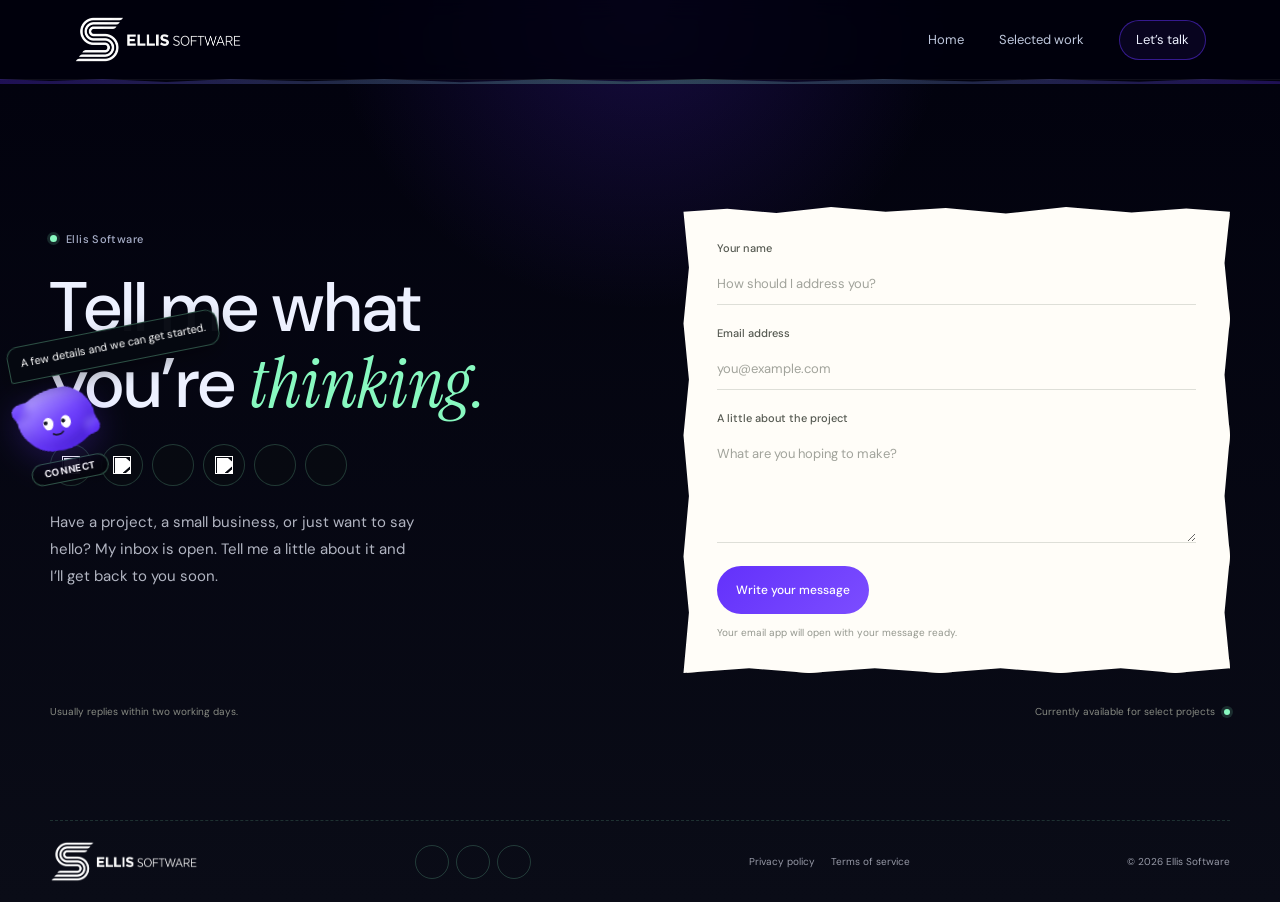
==== commit 8bc161dd: "Polish portfolio and liquid Connect mascot Co-authored-by: Copilot <223556219+Copilot@users.noreply." ====
--- a/contact.html
+++ b/contact.html
@@ -40,7 +40,7 @@
 <body>
   <header class="site-header">
     <nav class="nav-shell" aria-label="Main navigation">
-      <a class="brand" href="index.html" aria-label="Ellis Software, home"><img class="brand-logo" src="ellis%20software%20logo2.jpeg" alt="Ellis Software"></a>
+      <a class="brand" href="index.html" aria-label="Ellis Software, home"><img class="brand-logo" src="ellis-software-logo-white.png" alt="Ellis Software"></a>
       <button class="menu-toggle" type="button" aria-label="Open navigation" aria-expanded="false" aria-controls="site-menu"><span></span><span></span></button>
       <div class="site-menu" id="site-menu">
         <a class="nav-link" href="index.html">Home</a>
@@ -79,19 +79,27 @@
     <div class="contact-foot reveal"><span>Usually replies within two working days.</span><span>Currently available for select projects <i class="status-dot"></i></span></div>
   </main>
 
-  <footer class="site-footer page-width"><a class="brand" href="index.html" aria-label="Ellis Software, home"><img class="brand-logo" src="ellis%20software%20logo2.jpeg" alt="Ellis Software"></a><nav class="footer-nav" aria-label="Footer navigation"><a class="icon-link" href="index.html" aria-label="Home" data-tooltip="Home"><i data-lucide="house" aria-hidden="true"></i><span class="icon-tooltip" aria-hidden="true">Home</span></a><a class="icon-link" href="index.html#work" aria-label="Selected work" data-tooltip="Selected work"><i data-lucide="briefcase-business" aria-hidden="true"></i><span class="icon-tooltip" aria-hidden="true">Selected work</span></a><a class="icon-link" href="contact.html" aria-label="Contact" data-tooltip="Contact"><i data-lucide="contact" aria-hidden="true"></i><span class="icon-tooltip" aria-hidden="true">Contact</span></a></nav><nav class="legal-nav" aria-label="Legal"><a href="privacy.html">Privacy policy</a><a href="terms-of-service.html">Terms of service</a></nav><span>© <span data-year></span> Ellis Software</span></footer>
+  <footer class="site-footer page-width"><a class="brand" href="index.html" aria-label="Ellis Software, home"><img class="brand-logo" src="ellis-software-logo-white.png" alt="Ellis Software"></a><nav class="footer-nav" aria-label="Footer navigation"><a class="icon-link" href="index.html" aria-label="Home" data-tooltip="Home"><i data-lucide="house" aria-hidden="true"></i><span class="icon-tooltip" aria-hidden="true">Home</span></a><a class="icon-link" href="index.html#work" aria-label="Selected work" data-tooltip="Selected work"><i data-lucide="briefcase-business" aria-hidden="true"></i><span class="icon-tooltip" aria-hidden="true">Selected work</span></a><a class="icon-link" href="contact.html" aria-label="Contact" data-tooltip="Contact"><i data-lucide="contact" aria-hidden="true"></i><span class="icon-tooltip" aria-hidden="true">Contact</span></a></nav><nav class="legal-nav" aria-label="Legal"><a href="privacy.html">Privacy policy</a><a href="terms-of-service.html">Terms of service</a></nav><span>© <span data-year></span> Ellis Software</span></footer>
   <a class="connect-blob" href="contact.html" aria-label="Connect with Ellis Software">
     <span class="connect-message" role="status" aria-live="polite" aria-atomic="true"></span>
-    <svg class="connect-blob-art" viewBox="0 0 80 70" role="img" aria-label="Connect the blob">
-      <path class="connect-blob-body" d="M10 40C5 29 11 18 20 17C24 5 38 7 44 14C55 8 67 15 67 27C79 33 76 48 67 53C64 65 51 66 43 61C32 69 18 62 18 55C11 53 7 47 10 40Z"/>
-      <ellipse cx="29" cy="33" rx="8" ry="10" fill="#fffdf8"/>
-      <ellipse cx="52" cy="32" rx="8" ry="10" fill="#fffdf8"/>
-      <circle class="connect-pupil" cx="31" cy="35" r="3.5"/>
-      <circle class="connect-pupil" cx="54" cy="34" r="3.5"/>
-      <path d="M38 46Q42 50 46 45" fill="none" stroke="#28271f" stroke-linecap="round" stroke-width="2.5"/>
-      <circle cx="18" cy="44" r="3" fill="#e69aa9" opacity=".8"/>
-      <circle cx="61" cy="43" r="3" fill="#e69aa9" opacity=".8"/>
-    </svg>
+    <span class="connect-blob-art" role="img" aria-label="Connect the blob">
+      <span class="connect-blob-liquid"><span class="connect-blob-gloss"></span></span>
+      <svg class="connect-blob-face" viewBox="0 0 130 104" aria-hidden="true">
+        <defs>
+          <filter id="connect-goo" x="-35%" y="-35%" width="170%" height="170%">
+            <feTurbulence type="fractalNoise" baseFrequency=".025 .035" numOctaves="2" seed="7" result="water-noise"/>
+            <feDisplacementMap in="SourceGraphic" in2="water-noise" scale="3" xChannelSelector="R" yChannelSelector="G" result="fluid-edge"/>
+            <feGaussianBlur in="fluid-edge" stdDeviation="3.5" result="soft-liquid"/>
+            <feColorMatrix in="soft-liquid" values="1 0 0 0 0  0 1 0 0 0  0 0 1 0 0  0 0 0 18 -8"/>
+          </filter>
+        </defs>
+        <ellipse cx="45" cy="52" rx="8" ry="10" fill="#fff"/>
+        <ellipse cx="73" cy="53" rx="8" ry="10" fill="#fff"/>
+        <circle class="connect-pupil" cx="46" cy="54" r="3.2"/>
+        <circle class="connect-pupil" cx="74" cy="55" r="3.2"/>
+        <path d="M50 69Q58 74 66 68" fill="none" stroke="#18172a" stroke-linecap="round" stroke-width="2.8"/>
+      </svg>
+    </span>
     <span class="connect-blob-label">Connect</span>
   </a>
 </body>
--- a/styles.css
+++ b/styles.css
@@ -1,12 +1,14 @@
 :root {
-  color-scheme: light;
-  --paper: #f5f0e7;
-  --ink: #28271f;
-  --muted: #777065;
-  --line: #ded5c7;
-  --green: #66765f;
-  --brand-indigo: #15245f;
-  --brand-violet: #501b89;
+  color-scheme: dark;
+  --paper: #01010D;
+  --paper-soft: #0e101b;
+  --ink: #edf1ff;
+  --muted: #a8afc9;
+  --line: rgba(136, 249, 192, 0.18);
+  --green: #88F9C0;
+  --brand-indigo: #6331FB;
+  --brand-violet: #7d57ff;
+  --brand-mint: #88F9C0;
   --serif: 'Instrument Serif', Georgia, serif;
   --sans: 'DM Sans', sans-serif;
   --display: 'DM Sans', sans-serif;
@@ -14,124 +16,220 @@
 
 * { box-sizing: border-box; }
 html { scroll-behavior: smooth; scroll-padding-top: 100px; }
-body { margin: 0; background-color: var(--paper); background-image: radial-gradient(#8d795c22 .65px, transparent .65px); background-size: 5px 5px; color: var(--ink); font-family: var(--sans); font-size: 15px; -webkit-font-smoothing: antialiased; }
+body { margin: 0; background: radial-gradient(circle at top, rgba(99, 49, 251, 0.22), transparent 28%), linear-gradient(180deg, #01010D 0%, #0a0c17 100%); color: var(--ink); font-family: var(--sans); font-size: 15px; -webkit-font-smoothing: antialiased; }
 a { color: inherit; text-decoration: none; }
 button, input, textarea { font: inherit; }
 .page-width { width: min(1180px, calc(100% - 96px)); margin-inline: auto; }
-.site-header { position: relative; z-index: 10; padding: 15px 24px; background: var(--paper); border-bottom: 1px solid #ddd3c4; }
-.site-header::after { position: absolute; right: 0; bottom: -5px; left: 0; height: 5px; background: var(--paper); clip-path: polygon(0 0, 4% 38%, 8% 0, 13% 58%, 18% 0, 24% 45%, 30% 0, 36% 67%, 43% 0, 49% 48%, 55% 0, 62% 62%, 69% 0, 76% 48%, 82% 0, 89% 56%, 94% 0, 100% 46%, 100% 100%, 0 100%); content: ''; }
+.site-header { position: relative; z-index: 10; padding: 15px 24px; background: rgba(1, 1, 13, 0.8); border-bottom: 1px solid rgba(255, 255, 255, 0.06); backdrop-filter: blur(12px); }
+.site-header::after { position: absolute; right: 0; bottom: -5px; left: 0; height: 5px; background: linear-gradient(90deg, rgba(99,49,251,0.3), rgba(136,249,192,0.25), rgba(99,49,251,0.3)); clip-path: polygon(0 0, 4% 38%, 8% 0, 13% 58%, 18% 0, 24% 45%, 30% 0, 36% 67%, 43% 0, 49% 48%, 55% 0, 62% 62%, 69% 0, 76% 48%, 82% 0, 89% 56%, 94% 0, 100% 46%, 100% 100%, 0 100%); content: ''; }
 .nav-shell { width: min(1132px, 100%); min-height: 48px; margin: 0 auto; display: flex; align-items: center; justify-content: space-between; }
 .brand { display: inline-flex; align-items: center; gap: 9px; font-size: 14px; font-weight: 600; }
-.brand-logo { display: block; width: 168px; height: 49px; object-fit: contain; mix-blend-mode: multiply; }
+.brand-logo { display: block; width: 168px; height: 49px; object-fit: contain; filter: brightness(1.1); }
 .site-menu { display: flex; align-items: center; gap: 35px; }
-.nav-link { color: #696c65; font-size: 13px; transition: color .2s ease; }
+.nav-link { color: #bec7dd; font-size: 13px; transition: color .2s ease; }
 .nav-link:hover, .nav-link.active { color: var(--ink); }
-.nav-cta { display: inline-flex; min-height: 40px; align-items: center; gap: 12px; padding: 0 16px; border: 1px solid #d7cde2; border-radius: 99px; color: var(--brand-indigo); font-size: 13px; transition: background .2s, border-color .2s; }
-.nav-cta:hover { background: #eee9f4; border-color: #c5b4d7; }
+.nav-cta { display: inline-flex; min-height: 40px; align-items: center; gap: 12px; padding: 0 16px; border: 1px solid rgba(99,49,251,0.5); border-radius: 99px; background: rgba(99,49,251,0.08); color: var(--ink); font-size: 13px; transition: background .2s, border-color .2s; }
+.nav-cta:hover { background: rgba(99,49,251,0.16); border-color: rgba(136,249,192,0.5); }
 .menu-toggle { display: none; }
 .hero { min-height: 650px; display: grid; grid-template-columns: 1fr 1.02fr; align-items: center; gap: 48px; padding-top: 50px; padding-bottom: 92px; }
 .hero-copy { position: relative; z-index: 1; padding-bottom: 7px; }
 .eyebrow { display: flex; align-items: center; gap: 9px; margin: 0 0 22px; color: var(--muted); font-size: 11px; font-weight: 500; letter-spacing: .035em; }
-.status-dot { display: inline-block; width: 7px; height: 7px; flex: 0 0 7px; border-radius: 50%; background: #7350a2; box-shadow: 0 0 0 3px rgb(115 80 162 / 12%); }
-.eyebrow-divider { color: #babcb5; }
+.status-dot { display: inline-block; width: 7px; height: 7px; flex: 0 0 7px; border-radius: 50%; background: var(--brand-mint); box-shadow: 0 0 0 3px rgba(136, 249, 192, 0.15); }
+.eyebrow-divider { color: rgba(255,255,255,0.3); }
 h1, h2, h3, p { margin-top: 0; }
 h1, h2 { font-family: var(--display); font-weight: 500; letter-spacing: 0; }
 .hero h1, .contact-intro h1 { margin-bottom: 23px; font-size: clamp(43px, 5.1vw, 67px); line-height: 1.08; }
-.serif-accent { color: var(--brand-violet); font-family: var(--serif); font-weight: 400; font-style: italic; }
-.hero-intro { max-width: 420px; margin-bottom: 28px; color: #6b6e67; font-size: 15px; line-height: 1.8; }
+.serif-accent { color: var(--brand-mint); font-family: var(--serif); font-weight: 400; font-style: italic; }
+.hero-intro { max-width: 420px; margin-bottom: 28px; color: rgba(237, 241, 255, 0.74); font-size: 15px; line-height: 1.8; }
 .language-section { margin: 22px 0 26px; }
 .language-heading { margin: 0 0 13px; color: var(--muted); font-size: 11px; font-weight: 500; }
 .language-list { display: flex; gap: 20px; margin: 0; padding: 0; list-style: none; }
-.language-item { display: flex; min-width: 54px; flex-direction: column; align-items: center; gap: 7px; color: #5e5c62; font-size: 10px; }
+.language-item { display: flex; min-width: 54px; flex-direction: column; align-items: center; gap: 7px; color: rgba(237,241,255,0.8); font-size: 10px; }
 .language-item img { display: block; width: 25px; height: 25px; }
 .hero-actions { display: flex; align-items: center; gap: 24px; }
 .button { display: inline-flex; min-height: 48px; align-items: center; justify-content: center; gap: 18px; padding: 0 19px; border: 0; border-radius: 99px; cursor: pointer; font-size: 12px; font-weight: 500; transition: transform .2s, background .2s; }
 .button:hover { transform: translateY(-2px); }
-.button-dark { background: var(--brand-indigo); color: white; }
-.button-dark:hover { background: var(--brand-violet); }
-.text-link { color: #656961; font-size: 12px; }
+.button-dark { background: linear-gradient(135deg, var(--brand-indigo), #7c4dff); color: white; }
+.button-dark:hover { background: linear-gradient(135deg, #7c4dff, var(--brand-indigo)); }
+.text-link { color: #cbd8ff; font-size: 12px; }
 .text-link span { margin-left: 4px; }
 .hero-art { position: relative; display: grid; min-height: 440px; align-items: center; }
-.hero-glow { position: absolute; inset: 35px 5px; border-radius: 48%; background: radial-gradient(ellipse at center, #e1d9ed 0%, #eee7da 52%, transparent 74%); }
-.portrait-sheet { position: relative; z-index: 1; width: min(82%, 420px); margin: 0 auto; padding: 11px 11px 0; background: #fffdf8; box-shadow: 8px 10px 0 #d8cde5, 0 18px 38px rgb(42 34 53 / 17%); transform: rotate(2deg); }
-.portrait-sheet::before { position: absolute; z-index: 2; top: -10px; left: calc(50% - 38px); width: 76px; height: 21px; background: rgb(223 212 239 / 84%); content: ''; transform: rotate(-4deg); }
+.hero-glow { position: absolute; inset: 35px 5px; border-radius: 48%; background: radial-gradient(ellipse at center, rgba(99,49,251,0.38), rgba(136,249,192,0.08), transparent 74%); }
+.portrait-sheet { position: relative; z-index: 1; width: min(82%, 420px); margin: 0 auto; padding: 11px 11px 0; background: rgba(10, 12, 19, 0.9); border: 1px solid rgba(255,255,255,0.06); box-shadow: 0 24px 40px rgba(20, 26, 40, 0.45); transform: rotate(2deg); }
+.portrait-sheet::before { position: absolute; z-index: 2; top: -10px; left: calc(50% - 38px); width: 76px; height: 21px; background: rgba(99,49,251,0.38); content: ''; transform: rotate(-4deg); }
 .portrait-sheet img { display: block; width: 100%; height: 425px; object-fit: cover; object-position: center 32%; }
-.portrait-sheet figcaption { display: flex; min-height: 43px; align-items: center; justify-content: space-between; gap: 8px; color: #555164; font-size: 9px; }
-.portrait-sheet figcaption > span:first-child { color: var(--brand-indigo); font-size: 9px; font-weight: 700; letter-spacing: .08em; }
-.portrait-sheet figcaption b { padding-left: 4px; color: var(--brand-violet); }
-.portrait-note { position: absolute; z-index: 2; top: 72%; right: 0; padding: 12px 15px; background: #fffdf8; box-shadow: 3px 4px 0 #ded5c7; color: var(--brand-indigo); font: italic 15px/1.3 var(--serif); transform: rotate(-4deg); }
-.app-window { position: relative; z-index: 1; overflow: hidden; width: 100%; padding: 9px; border: 1px solid #e4dac8; border-radius: 1px; background: #fffdf8; box-shadow: 5px 9px 0 #dfd3c1, 0 18px 35px rgb(65 52 34 / 12%); transform: rotate(-1.2deg); }
-.window-top { display: none; }
-.window-dots { display: flex; gap: 5px; }
-.window-dots i { width: 7px; height: 7px; border-radius: 50%; background: #e5a19b; }
-.window-dots i:nth-child(2) { background: #e7c681; }
-.window-dots i:nth-child(3) { background: #9ac49a; }
-.window-menu { text-align: right; letter-spacing: 2px; }
-.window-content { padding: 17px 20px 20px; background: #fffdf8; }
-.preview-nav { display: flex; align-items: center; justify-content: space-between; color: #65635c; font-size: 8px; }
-.preview-logo { color: #373831; font: 600 13px var(--display); letter-spacing: -.4px; }
-.preview-logo span { margin-left: 2px; font: 8px var(--sans); }
-.preview-bag { border: 1px solid #e9e9e3; border-radius: 20px; padding: 6px 9px; }
-.preview-hero { display: grid; grid-template-columns: 1fr auto; align-items: end; gap: 6px 20px; padding: 22px 2px 14px; }
-.preview-hero p { margin: 0; font: 24px/1.15 var(--serif); }
-.preview-hero > span { color: #7b7b70; font: 8px/1.55 var(--sans); }
-.preview-hero a { grid-column: 1 / -1; color: #6e7164; font-size: 8px; }
-.preview-hero a b { margin-left: 5px; }
-.preview-image { overflow: hidden; height: 208px; background: #e6e1d5; }
-.preview-image img { width: 100%; height: 100%; object-fit: cover; object-position: center 57%; }
-.art-note { position: absolute; z-index: 2; right: -22px; bottom: 10px; display: flex; align-items: center; gap: 10px; padding: 11px 15px; border: 1px solid rgb(255 255 255 / 90%); border-radius: 10px; background: rgb(255 255 255 / 86%); box-shadow: 0 8px 26px rgb(48 50 41 / 8%); color: #696c64; font-size: 9px; line-height: 1.5; }
-.note-icon { color: #71856b; font-size: 17px; }
-.art-index { position: absolute; bottom: -22px; left: 3px; color: #999b93; font: 10px var(--display); }
+.portrait-sheet figcaption { display: flex; min-height: 43px; align-items: center; justify-content: space-between; gap: 8px; color: rgba(237,241,255,0.8); font-size: 9px; }
+.portrait-sheet figcaption > span:first-child { color: var(--brand-mint); font-size: 9px; font-weight: 700; letter-spacing: .08em; }
+.portrait-sheet figcaption b { padding-left: 4px; color: var(--brand-mint); }
+.portrait-note { position: absolute; z-index: 2; top: 72%; right: 0; padding: 12px 15px; background: rgba(14,16,27,0.92); border: 1px solid rgba(136,249,192,0.2); box-shadow: 0 10px 20px rgba(26, 22, 40, 0.4); color: var(--brand-mint); font: italic 15px/1.3 var(--serif); transform: rotate(-4deg); }
 .work-section { padding-top: 63px; padding-bottom: 112px; }
 .section-heading { display: flex; align-items: end; justify-content: space-between; margin-bottom: 26px; }
 .section-heading .eyebrow { margin-bottom: 9px; }
 .section-heading h2 { margin: 0; font-size: 31px; }
-.heading-period { color: #82917d; }
-.section-count { padding-bottom: 5px; color: #8b8e85; font: 10px var(--display); }
+.heading-period { color: var(--brand-mint); }
+.section-count { padding-bottom: 5px; color: rgba(168,175,201,0.7); font: 10px var(--display); }
 .project-grid { display: grid; grid-template-columns: repeat(3, minmax(0, 1fr)); gap: 20px; }
-.project-card { min-width: 0; overflow: hidden; border: 1px solid #e3dfd7; border-radius: 5px; background: #fffdf8; }
-.project-image { display: block; overflow: hidden; aspect-ratio: 4 / 3; background: #eeece7; }
+.project-card { min-width: 0; overflow: hidden; border: 1px solid rgba(136,249,192,0.18); border-radius: 22px; background: linear-gradient(180deg, rgba(14, 16, 27, 0.96), rgba(9, 11, 18, 0.96)); box-shadow: 0 18px 30px rgba(11, 13, 24, 0.25); }
+.project-image { display: block; overflow: hidden; aspect-ratio: 4 / 3; background: rgba(255,255,255,0.02); }
 .project-image img { display: block; width: 100%; height: 100%; object-fit: cover; transition: transform .35s ease; }
-.project-card:hover .project-image img { transform: scale(1.025); }
-.project-meta { display: flex; flex-direction: column; align-items: flex-start; gap: 7px; padding: 15px 16px 17px; }
-.project-meta h3 { margin: 0; font: 600 15px var(--display); }
-.project-meta p { margin: 0; color: #777065; font-size: 12px; line-height: 1.55; }
-.project-type { order: -1; color: var(--brand-indigo); font-size: 10px; font-weight: 500; }
-.approach-band { background: #e8e5d9; clip-path: polygon(0 2%, 8% 0, 17% 2%, 26% .5%, 35% 2%, 45% 0, 55% 2%, 64% .4%, 74% 2%, 84% 0, 93% 2%, 100% .5%, 100% 98%, 92% 100%, 82% 98%, 72% 100%, 62% 98%, 52% 100%, 42% 98%, 32% 100%, 21% 98%, 10% 100%, 0 98%); }
+.project-card:hover .project-image img { transform: scale(1.04); }
+.project-meta { display: flex; flex-direction: column; align-items: flex-start; gap: 10px; padding: 18px 18px 20px; }
+.project-meta h3 { margin: 0; font: 600 18px var(--display); }
+.project-meta p { margin: 0; color: rgba(237,241,255,0.72); font-size: 12px; line-height: 1.7; }
+.project-meta a { color: var(--brand-mint); }
+.project-type { order: -1; color: var(--brand-mint); font-size: 10px; font-weight: 700; letter-spacing: .12em; text-transform: uppercase; }
+.project-actions { width: 100%; margin-top: 4px; }
+.project-link { display: inline-flex; min-height: 42px; align-items: center; justify-content: center; padding: 0 16px; border: 1px solid rgba(99,49,251,0.65); border-radius: 999px; background: rgba(99,49,251,0.12); color: var(--ink); font-size: 11px; font-weight: 600; letter-spacing: .04em; text-transform: uppercase; transition: background .2s ease, transform .2s ease, border-color .2s ease; }
+.project-link:hover, .project-link:focus-visible { background: rgba(136,249,192,0.12); border-color: rgba(136,249,192,0.5); transform: translateY(-1px); }
+.approach-band { background: linear-gradient(90deg, rgba(99,49,251,0.18), rgba(136,249,192,0.05)); border-top: 1px solid rgba(136,249,192,0.12); border-bottom: 1px solid rgba(136,249,192,0.12); }
 .approach-inner { display: flex; min-height: 180px; align-items: center; gap: 23px; }
-.approach-mark { align-self: center; color: #87947e; font-size: 28px; }
+.approach-mark { align-self: center; color: var(--brand-mint); font-size: 28px; }
 .approach-inner p { margin: 0; font: 23px/1.35 var(--display); }
-.approach-inner p span { color: #858980; font: italic 22px var(--serif); }
-.round-arrow { display: grid; width: 42px; height: 42px; place-items: center; margin-left: auto; border: 1px solid #cbd0c4; border-radius: 50%; font-size: 15px; transition: background .2s; }
-.round-arrow:hover { background: #f5f5f2; }
+.approach-inner p span { color: rgba(237,241,255,0.72); font: italic 22px var(--serif); }
+.round-arrow { display: grid; width: 42px; height: 42px; place-items: center; margin-left: auto; border: 1px solid rgba(136,249,192,0.4); border-radius: 50%; color: var(--brand-mint); font-size: 15px; transition: background .2s, transform .2s; }
+.round-arrow:hover { background: rgba(136,249,192,0.08); transform: translateY(-2px); }
 .closing { padding-top: 60px; padding-bottom: 64px; }
 .closing-actions { display: flex; min-height: 76px; align-items: center; justify-content: space-between; gap: 24px; }
 .social-links { display: flex; align-items: center; gap: 9px; }
-.icon-link { position: relative; display: grid; width: 42px; height: 42px; flex: 0 0 42px; place-items: center; border: 1px solid #d8d1e2; border-radius: 50%; background: #fffdf8; color: var(--brand-indigo); transition: background .2s, color .2s, border-color .2s, transform .2s; }
+.social-links .icon-link { color: #fff; }
+.social-links .brand-icon { filter: brightness(0) invert(1); }
+.icon-link { position: relative; display: grid; width: 42px; height: 42px; flex: 0 0 42px; place-items: center; border: 1px solid rgba(136,249,192,0.2); border-radius: 50%; background: rgba(9,11,18,0.85); color: var(--brand-mint); transition: background .2s, color .2s, border-color .2s, transform .2s; }
 .icon-link svg { width: 18px; height: 18px; stroke-width: 1.8; }
 .icon-link .brand-icon { display: block; width: 18px; height: 18px; }
-.icon-link:hover { transform: translateY(-2px); border-color: var(--brand-indigo); background: var(--brand-indigo); color: #fff; }
-.icon-link:focus-visible { outline: 2px solid var(--brand-violet); outline-offset: 3px; }
-.icon-tooltip { position: absolute; z-index: 5; bottom: calc(100% + 8px); left: 50%; padding: 6px 9px; border-radius: 4px; background: var(--brand-indigo); color: white; font-size: 10px; font-weight: 500; line-height: 1.2; white-space: nowrap; opacity: 0; pointer-events: none; transform: translate(-50%, 3px); transition: opacity .15s, transform .15s; }
+.icon-link:hover { transform: translateY(-2px); border-color: rgba(99,49,251,0.8); background: linear-gradient(135deg, rgba(99,49,251,0.35), rgba(136,249,192,0.12)); color: #fff; }
+.icon-link:focus-visible { outline: 2px solid rgba(136,249,192,0.8); outline-offset: 3px; }
+.icon-tooltip { position: absolute; z-index: 5; bottom: calc(100% + 8px); left: 50%; padding: 6px 9px; border-radius: 4px; background: rgba(9,11,18,0.95); color: white; font-size: 10px; font-weight: 500; line-height: 1.2; white-space: nowrap; opacity: 0; pointer-events: none; transform: translate(-50%, 3px); transition: opacity .15s, transform .15s; }
 .icon-link:hover .icon-tooltip, .icon-link:focus-visible .icon-tooltip { opacity: 1; transform: translate(-50%, 0); }
 .footer-nav { display: flex; align-items: center; gap: 7px; }
 .footer-nav .icon-link { width: 34px; height: 34px; flex-basis: 34px; background: transparent; }
 .footer-nav .icon-link svg { width: 16px; height: 16px; }
-.footer-nav .icon-link:hover { background: var(--brand-indigo); }
-.site-footer { display: flex; min-height: 82px; align-items: center; justify-content: space-between; border-top: 1px dashed #c9bda9; color: #82796d; font-size: 10px; }
+.footer-nav .icon-link:hover { background: linear-gradient(135deg, rgba(99,49,251,0.38), rgba(136,249,192,0.08)); }
+.site-footer { display: flex; min-height: 82px; align-items: center; justify-content: space-between; border-top: 1px dashed rgba(136,249,192,0.16); color: rgba(237,241,255,0.62); font-size: 10px; }
 .site-footer .brand { color: var(--ink); font-size: 12px; }
 .site-footer .brand-logo { width: 148px; height: 43px; }
 .site-footer p { margin: 0; }
 .legal-nav { display: flex; align-items: center; gap: 16px; }
 .legal-nav a { color: inherit; transition: color .2s; }
-.legal-nav a:hover, .legal-nav a:focus-visible { color: var(--brand-indigo); }
+.legal-nav a:hover, .legal-nav a:focus-visible { color: var(--brand-mint); }
 .legal-page { max-width: 820px; min-height: calc(100vh - 160px); padding-top: 90px; padding-bottom: 90px; }
 .legal-page h1 { margin-bottom: 10px; font-size: clamp(42px, 6vw, 64px); }
 .legal-page .legal-updated { margin-bottom: 42px; color: var(--muted); font-size: 12px; }
 .legal-page h2 { margin: 34px 0 10px; font-size: 21px; }
-.legal-page p, .legal-page li { color: #5e5c56; font-size: 14px; line-height: 1.8; }
+.legal-page p, .legal-page li { color: rgba(237,241,255,0.74); font-size: 14px; line-height: 1.8; }
 .legal-page ul { padding-left: 21px; }
-#text_link { font-weight: 900; color: #15245f;}
+#text_link { font-weight: 900; color: var(--brand-mint);}
+
+/* Contact page */
+.contact-main { display: grid; min-height: calc(100vh - 160px); grid-template-columns: .9fr 1fr; align-content: center; column-gap: 12%; padding-top: 95px; padding-bottom: 70px; }
+.contact-intro { align-self: center; padding-bottom: 30px; }
+.contact-intro .eyebrow { margin-bottom: 24px; }
+.contact-intro h1 { font-size: clamp(46px, 5.6vw, 70px); }
+.contact-intro .hero-intro { max-width: 370px; }
+.contact-socials { margin: 19px 0 23px; }
+.contact-form-section { align-self: center; padding: 34px; border: 0; border-radius: 0; background: rgba(12, 14, 21, 0.94); box-shadow: 0 18px 32px rgba(0,0,0,0.25); clip-path: polygon(0 1%, 8% .4%, 17% 1.3%, 27% 0, 37% 1%, 48% .2%, 59% 1.4%, 70% 0, 82% 1.2%, 92% .3%, 100% 1%, 99% 12%, 100% 24%, 99% 36%, 100% 49%, 99% 62%, 100% 75%, 99% 87%, 100% 99%, 90% 100%, 80% 99%, 69% 100%, 58% 99%, 47% 100%, 35% 99%, 23% 100%, 12% 99%, 0 100%, 1% 87%, 0 75%, 1% 62%, 0 49%, 1% 37%, 0 25%, 1% 13%); }
+.contact-form { display: flex; flex-direction: column; }
+.contact-form label { margin: 0 0 8px; color: rgba(237,241,255,0.72); font-size: 11px; font-weight: 500; }
+.contact-form input, .contact-form textarea { width: 100%; margin-bottom: 21px; padding: 12px 0; border: 0; border-bottom: 1px solid rgba(255,255,255,0.12); border-radius: 0; outline: 0; background: transparent; color: var(--ink); font-size: 13px; resize: vertical; transition: border-color .2s; }
+.contact-form input:focus, .contact-form textarea:focus { border-color: rgba(136,249,192,0.8); }
+.contact-form input::placeholder, .contact-form textarea::placeholder { color: rgba(168,175,201,0.7); }
+.form-submit { align-self: flex-start; margin-top: 2px; }
+.form-note { margin: 12px 0 0; color: rgba(168,175,201,0.7); font-size: 10px; }
+.contact-foot { display: flex; grid-column: 1/-1; justify-content: space-between; padding-top: 32px; color: rgba(168,175,201,0.7); font-size: 10px; }
+.contact-foot > span:last-child { display: flex; align-items: center; gap: 9px; }
+.contact-foot .status-dot { width: 6px; height: 6px; flex-basis: 6px; }
+
+.reveal { opacity: 0; transform: translateY(14px); transition: opacity .65s ease, transform .65s cubic-bezier(.2,.7,.2,1); }
+.reveal.is-visible { opacity: 1; transform: translateY(0); }
+.project-card:nth-child(2) { transition-delay: .08s; }
+.project-card:nth-child(3) { transition-delay: .16s; }
+.connect-blob { position: fixed; z-index: 20; top: 0; left: 0; display: flex; flex-direction: column; align-items: center; gap: 1px; color: var(--brand-mint); transform: translate3d(var(--connect-x, calc(100vw - 92px)), var(--connect-y, calc(100vh - 90px)), 0) rotate(var(--connect-tilt, 0deg)); transition: transform 2.4s cubic-bezier(.2,.72,.24,1); }
+.connect-blob-art { display: block; width: 78px; height: 72px; overflow: visible; filter: drop-shadow(0 12px 18px rgba(63, 38, 112, 0.35)); animation: connect-float 3s ease-in-out infinite; transform-origin: center; }
+.connect-blob-body { fill: url(#connect-gradient); stroke: rgba(136,249,192,0.55); stroke-width: 1.6; }
+.connect-pupil { fill: #090d18; transform: translate(var(--connect-look-x, 0px), var(--connect-look-y, 0px)); transform-box: fill-box; transform-origin: center; transition: transform .12s ease-out; }
+.connect-blob-label { padding: 5px 11px; border: 1px solid rgba(99,49,251,0.4); border-radius: 99px; background: rgba(3, 4, 10, 0.92); box-shadow: 0 3px 8px rgba(0,0,0,0.18); font-size: 10px; font-weight: 600; line-height: 1; transition: background .2s, color .2s, transform .2s; }
+.connect-blob:hover .connect-blob-label, .connect-blob:focus-visible .connect-blob-label { transform: translateY(-2px); background: var(--brand-indigo); color: #fff; }
+.connect-message { position: absolute; z-index: 1; bottom: calc(100% + 9px); left: 50%; width: max-content; max-width: min(220px, 70vw); padding: 9px 12px; border: 1px solid rgba(136,249,192,0.2); border-radius: 12px 12px 12px 3px; background: rgba(5, 8, 16, 0.95); box-shadow: 0 12px 24px rgba(0,0,0,0.18); color: rgba(237,241,255,0.82); font-size: 11px; line-height: 1.35; opacity: 0; transform: translate(-50%, 5px) scale(.96); transform-origin: bottom center; transition: opacity .18s ease, transform .18s ease; }
+.connect-blob[data-side="left"] .connect-message { left: 0; border-radius: 12px 12px 12px 3px; transform: translate(0, 5px) scale(.96); transform-origin: bottom left; }
+.connect-blob[data-side="right"] .connect-message { left: auto; right: 0; transform: translate(0, 5px) scale(.96); transform-origin: bottom right; }
+.connect-blob[data-message-position="below"] .connect-message { top: calc(100% + 9px); bottom: auto; border-radius: 3px 12px 12px 12px; transform-origin: top left; }
+.connect-blob[data-message-position="below"][data-side="right"] .connect-message { border-radius: 12px 3px 12px 12px; transform-origin: top right; }
+.connect-blob.has-message .connect-message { opacity: 1; transform: translate(0, 0) scale(1); }
+.connect-blob.is-giggling .connect-blob-art { animation: connect-giggle .75s ease-in-out; }
+.connect-blob:hover .connect-blob-art, .connect-blob:focus-visible .connect-blob-art { animation: connect-giggle .7s ease-in-out infinite alternate; }
+.connect-blob:focus-visible { border-radius: 12px; outline: 2px solid rgba(136,249,192,0.8); outline-offset: 4px; }
+@keyframes connect-float { 0%, 100% { transform: translateY(0) rotate(-2deg); } 50% { transform: translateY(-5px) rotate(2deg); } }
+@keyframes connect-giggle { 0% { transform: rotate(-7deg) translateY(0); } 25% { transform: rotate(9deg) translateY(-2px); } 50% { transform: rotate(-9deg) translateY(0); } 75% { transform: rotate(7deg) translateY(-2px); } 100% { transform: rotate(-5deg) translateY(0); } }
+@media (prefers-reduced-motion: reduce) {
+  *, *::before, *::after { scroll-behavior: auto !important; transition-duration: .01ms !important; animation-duration: .01ms !important; animation-iteration-count: 1 !important; }
+  .reveal { opacity: 1; transform: none; }
+}
+
+@media (max-width: 850px) {
+  .page-width { width: min(100% - 56px, 650px); }
+  .hero { min-height: auto; grid-template-columns: 1fr; gap: 28px; padding-top: 77px; padding-bottom: 75px; }
+  .hero-copy { max-width: 570px; }
+  .hero h1 { font-size: clamp(48px, 8vw, 67px); }
+  .hero-art { min-height: 370px; margin-inline: 12px; }
+  .portrait-sheet { width: min(76%, 390px); }
+  .portrait-sheet img { height: 350px; }
+  .work-section { padding-top: 30px; padding-bottom: 85px; }
+  .project-grid { grid-template-columns: repeat(2, minmax(0, 1fr)); }
+  .contact-main { min-height: auto; grid-template-columns: 1fr 1fr; gap: 7%; padding-top: 95px; padding-bottom: 60px; }
+  .contact-form-section { padding: 26px; }
+  .contact-intro h1 { font-size: clamp(43px, 7vw, 60px); }
+}
+@media (max-width: 600px) {
+  html { scroll-padding-top: 74px; }
+  .connect-blob-art { width: 58px; height: 51px; }
+  .page-width { width: calc(100% - 40px); }
+  .site-header { padding: 10px 20px; }
+  .brand-logo { width: 142px; height: 42px; }
+  .nav-shell { min-height: 43px; }
+  .menu-toggle { display: flex; width: 38px; height: 38px; flex-direction: column; align-items: center; justify-content: center; gap: 5px; border: 1px solid rgba(255,255,255,0.12); border-radius: 50%; background: transparent; cursor: pointer; }
+  .menu-toggle span { width: 13px; height: 1px; background: #fff; transition: transform .2s; }
+  .menu-toggle[aria-expanded="true"] span:first-child { transform: translateY(3px) rotate(45deg); }
+  .menu-toggle[aria-expanded="true"] span:last-child { transform: translateY(-3px) rotate(-45deg); }
+  .site-menu { position: absolute; top: 58px; right: 20px; left: 20px; display: none; align-items: stretch; gap: 0; padding: 8px 16px 13px; border: 1px solid rgba(255,255,255,0.08); border-radius: 12px; background: rgba(10, 12, 19, 0.98); box-shadow: 0 12px 32px rgba(0, 0, 0, 0.2); }
+  .site-menu.is-open { display: flex; flex-direction: column; }
+  .nav-link { padding: 13px 1px; border-bottom: 1px solid rgba(255,255,255,0.06); font-size: 13px; }
+  .nav-cta { align-self: flex-start; margin-top: 11px; }
+  .hero { gap: 23px; padding-top: 58px; padding-bottom: 64px; }
+  .eyebrow { margin-bottom: 19px; font-size: 10px; }
+  .hero h1, .contact-intro h1 { font-size: clamp(42px, 11vw, 57px); }
+  .hero-intro { font-size: 14px; line-height: 1.75; }
+  .hero-actions { flex-wrap: wrap; gap: 17px; }
+  .hero-art { min-height: 365px; margin-inline: 0; }
+  .portrait-sheet { width: min(83%, 310px); padding: 9px 9px 0; }
+  .portrait-sheet img { height: 295px; }
+  .portrait-sheet figcaption { min-height: 37px; font-size: 8px; }
+  .portrait-sheet figcaption > span:first-child { font-size: 8px; }
+  .portrait-note { right: -3px; font-size: 13px; }
+  .work-section { padding-top: 24px; padding-bottom: 68px; }
+  .section-heading h2 { font-size: 27px; }
+  .project-grid { grid-template-columns: 1fr; gap: 28px; }
+  .project-meta { padding-top: 11px; }
+  .project-link { font-size: 10px; }
+  .approach-inner { min-height: 150px; gap: 13px; }
+  .approach-mark { font-size: 22px; }
+  .approach-inner p { font-size: 17px; }
+  .approach-inner p span { font-size: 17px; }
+  .round-arrow { width: 37px; height: 37px; flex: 0 0 37px; }
+  .closing { padding-top: 50px; padding-bottom: 55px; }
+  .closing-actions { align-items: flex-start; flex-direction: column; gap: 22px; }
+  .social-links { gap: 3px; }
+  .social-links .icon-link { width: 40px; height: 40px; flex-basis: 40px; }
+  .site-footer { min-height: 100px; flex-wrap: wrap; gap: 5px 15px; padding-top: 17px; padding-bottom: 17px; }
+  .site-footer p { order: 3; width: 100%; }
+  .site-footer > span { font-size: 9px; }
+  .legal-nav { order: 3; width: 100%; font-size: 10px; }
+  .legal-page { min-height: calc(100vh - 200px); padding-top: 60px; padding-bottom: 55px; }
+  .legal-page .legal-updated { margin-bottom: 32px; }
+  .contact-main { display: flex; flex-direction: column; gap: 34px; padding-top: 65px; padding-bottom: 45px; }
+  .contact-intro { padding-bottom: 0; }
+  .contact-intro h1 { font-size: clamp(45px, 12vw, 61px); }
+  .contact-form-section { padding: 23px 20px; }
+  .contact-foot { gap: 12px; flex-direction: column; padding-top: 23px; font-size: 9px; }
+}
 
 /* Contact page */
 .contact-main { display: grid; min-height: calc(100vh - 160px); grid-template-columns: .9fr 1fr; align-content: center; column-gap: 12%; padding-top: 95px; padding-bottom: 70px; }
@@ -157,12 +255,17 @@
 .project-card:nth-child(2) { transition-delay: .08s; }
 .project-card:nth-child(3) { transition-delay: .16s; }
 .connect-blob { position: fixed; z-index: 20; top: 0; left: 0; display: flex; flex-direction: column; align-items: center; gap: 1px; color: var(--brand-indigo); transform: translate3d(var(--connect-x, calc(100vw - 92px)), var(--connect-y, calc(100vh - 90px)), 0) rotate(var(--connect-tilt, 0deg)); transition: transform 2.4s cubic-bezier(.2,.72,.24,1); }
-.connect-blob-art { display: block; width: 68px; height: 60px; overflow: visible; filter: drop-shadow(0 5px 5px rgb(40 39 31 / 14%)); animation: connect-float 3s ease-in-out infinite; transform-origin: center; }
-.connect-blob-body { fill: #b6a4d6; stroke: #8c77b5; stroke-width: 1.5; }
-.connect-pupil { fill: #28271f; transform: translate(var(--connect-look-x, 0px), var(--connect-look-y, 0px)); transform-box: fill-box; transform-origin: center; transition: transform .12s ease-out; }
-.connect-blob-label { padding: 5px 11px; border: 1px solid #d7cde2; border-radius: 99px; background: #fffdf8; box-shadow: 0 3px 8px rgb(40 39 31 / 8%); font-size: 10px; font-weight: 600; line-height: 1; transition: background .2s, color .2s, transform .2s; }
-.connect-blob:hover .connect-blob-label, .connect-blob:focus-visible .connect-blob-label { transform: translateY(-2px); background: var(--brand-indigo); color: #fffdf8; }
-.connect-message { position: absolute; z-index: 1; bottom: calc(100% + 9px); left: 50%; width: max-content; max-width: min(220px, 70vw); padding: 9px 12px; border: 1px solid #e3d9ca; border-radius: 12px 12px 3px 12px; background: #fffdf8; box-shadow: 0 5px 16px rgb(40 39 31 / 12%); color: var(--ink); font-size: 11px; line-height: 1.45; opacity: 0; pointer-events: none; transform: translate(-50%, 5px) scale(.96); transform-origin: bottom center; transition: opacity .25s ease, transform .25s ease; }
+.connect-blob-art { position: relative; display: block; width: 82px; height: 74px; overflow: visible; filter: drop-shadow(0 8px 16px rgba(99, 49, 251, 0.25)); animation: connect-float 5.2s ease-in-out infinite; transform-origin: center; }
+.connect-blob-liquid { position: absolute; inset: 5px 1px 5px; border-radius: 58% 42% 48% 52% / 46% 52% 48% 54%; background: linear-gradient(145deg, #a58dff 0%, #805aff 26%, #6331fb 60%, #4920d7 100%); filter: url(#connect-goo); transform: translate3d(calc(var(--connect-fluid-x, 0) * 4px), calc(var(--connect-fluid-y, 0) * 3px), 0) scaleX(calc(1 + var(--connect-fluid-x, 0) * .035)) scaleY(calc(1 + var(--connect-fluid-y, 0) * .025)); transition: transform .65s cubic-bezier(.18,.72,.24,1); animation: connect-water-morph 8s ease-in-out infinite; }
+.connect-blob-liquid::before, .connect-blob-liquid::after { position: absolute; display: block; border-radius: 50%; background: inherit; content: ''; }
+.connect-blob-liquid::before { top: 9px; left: -5px; width: 19px; height: 18px; animation: connect-drift-left 6.5s ease-in-out infinite; }
+.connect-blob-liquid::after { right: -4px; bottom: 11px; width: 16px; height: 16px; animation: connect-drift-right 7.4s ease-in-out infinite; }
+.connect-blob-gloss { position: absolute; z-index: 1; inset: 2px 3px 4px; border-radius: inherit; background: linear-gradient(155deg, rgba(255,255,255,.35), rgba(255,255,255,.08) 27%, transparent 48%); background-size: 180% 180%; box-shadow: inset 1px 2px 2px rgba(255,255,255,.24), inset -3px -4px 9px rgba(29,14,92,.18); pointer-events: none; animation: connect-gloss-drift 7s ease-in-out infinite; }
+.connect-blob-face { position: absolute; z-index: 2; inset: 0; width: 100%; height: 100%; overflow: visible; }
+.connect-pupil { fill: #171925; transform: translate(var(--connect-look-x, 0px), var(--connect-look-y, 0px)); transform-box: fill-box; transform-origin: center; transition: transform .12s ease-out; }
+.connect-blob-label { padding: 5px 12px; border: 1px solid rgba(136,249,192,0.32); border-radius: 999px; background: rgba(3,4,10,0.94); box-shadow: 0 3px 8px rgb(0 0 0 / 28%); color: #fff; font-size: 10px; font-weight: 700; letter-spacing: .06em; text-transform: uppercase; line-height: 1; transition: background .2s, color .2s, transform .2s, border-color .2s; }
+.connect-blob:hover .connect-blob-label, .connect-blob:focus-visible .connect-blob-label { transform: translateY(-2px); background: linear-gradient(135deg, var(--brand-indigo), #7d57ff); border-color: rgba(136,249,192,0.48); color: #fff; }
+.connect-message { position: absolute; z-index: 1; bottom: calc(100% + 9px); left: 50%; width: max-content; max-width: min(220px, 70vw); padding: 9px 12px; border: 1px solid rgba(136,249,192,0.3); border-radius: 12px 12px 3px 12px; background: rgba(5,8,16,0.97); box-shadow: 0 8px 20px rgb(0 0 0 / 32%); color: #fff; font-size: 11px; line-height: 1.45; opacity: 0; pointer-events: none; transform: translate(-50%, 5px) scale(.96); transform-origin: bottom center; transition: opacity .25s ease, transform .25s ease; }
 .connect-blob[data-side="left"] .connect-message { left: 0; border-radius: 12px 12px 12px 3px; transform: translate(0, 5px) scale(.96); transform-origin: bottom left; }
 .connect-blob[data-side="right"] .connect-message { left: auto; right: 0; transform: translate(0, 5px) scale(.96); transform-origin: bottom right; }
 .connect-blob[data-message-position="below"] .connect-message { top: calc(100% + 9px); bottom: auto; border-radius: 3px 12px 12px 12px; transform-origin: top left; }
@@ -172,6 +275,10 @@
 .connect-blob:hover .connect-blob-art, .connect-blob:focus-visible .connect-blob-art { animation: connect-giggle .7s ease-in-out infinite alternate; }
 .connect-blob:focus-visible { border-radius: 12px; outline: 2px solid var(--brand-violet); outline-offset: 4px; }
 @keyframes connect-float { 0%, 100% { transform: translateY(0) rotate(-2deg); } 50% { transform: translateY(-5px) rotate(2deg); } }
+@keyframes connect-water-morph { 0%, 100% { border-radius: 58% 42% 48% 52% / 46% 52% 48% 54%; } 25% { border-radius: 48% 52% 56% 44% / 53% 43% 57% 47%; } 50% { border-radius: 43% 57% 44% 56% / 50% 58% 42% 50%; } 75% { border-radius: 54% 46% 53% 47% / 43% 48% 52% 57%; } }
+@keyframes connect-drift-left { 0%, 100% { transform: translate(0, 0) scale(1); } 50% { transform: translate(4px, -5px) scale(1.12); } }
+@keyframes connect-drift-right { 0%, 100% { transform: translate(0, 0) scale(1); } 50% { transform: translate(-4px, 4px) scale(.9); } }
+@keyframes connect-gloss-drift { 0%, 100% { background-position: 0% 0%; opacity: .8; } 50% { background-position: 100% 100%; opacity: 1; } }
 @keyframes connect-giggle { 0% { transform: rotate(-7deg) translateY(0); } 25% { transform: rotate(9deg) translateY(-2px); } 50% { transform: rotate(-9deg) translateY(0); } 75% { transform: rotate(7deg) translateY(-2px); } 100% { transform: rotate(-5deg) translateY(0); } }
 @media (prefers-reduced-motion: reduce) {
   *, *::before, *::after { scroll-behavior: auto !important; transition-duration: .01ms !important; animation-duration: .01ms !important; animation-iteration-count: 1 !important; }
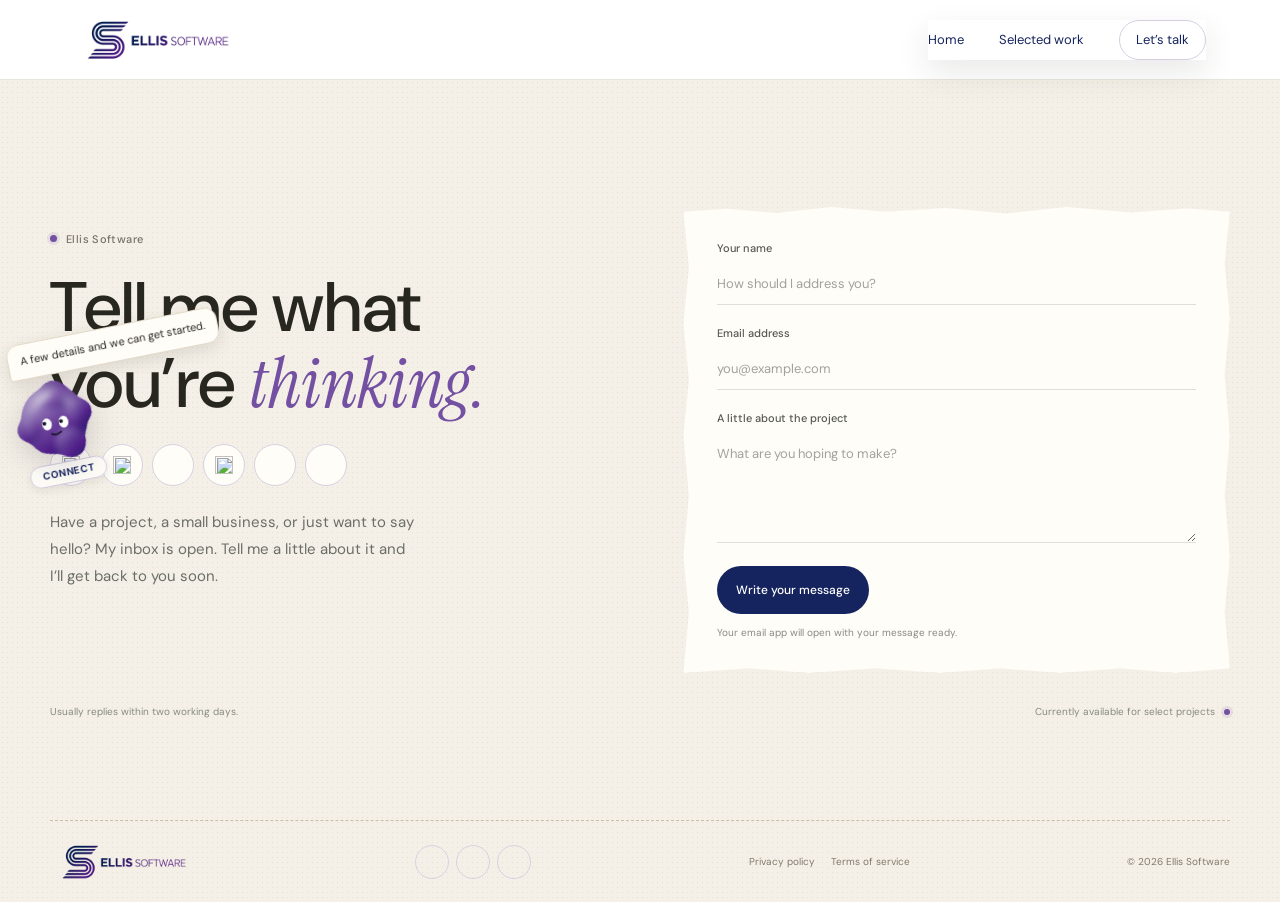
==== commit cc64bf70: "fix the ui" ====
--- a/contact.html
+++ b/contact.html
@@ -3,7 +3,7 @@
 <head>
   <meta charset="utf-8">
   <meta name="viewport" content="width=device-width, initial-scale=1">
-  <meta name="theme-color" content="#f5f5f2">
+  <meta name="theme-color" content="#f5f0e7">
   <meta name="description" content="Get in touch with Ellis Software about your next project.">
   <title>Contact — Ellis Software</title>
   <link rel="preconnect" href="https://fonts.googleapis.com">
@@ -40,7 +40,7 @@
 <body>
   <header class="site-header">
     <nav class="nav-shell" aria-label="Main navigation">
-      <a class="brand" href="index.html" aria-label="Ellis Software, home"><img class="brand-logo" src="ellis-software-logo-white.png" alt="Ellis Software"></a>
+      <a class="brand" href="index.html" aria-label="Ellis Software, home"><img class="brand-logo" src="ellis-software-logo.png" alt="Ellis Software"></a>
       <button class="menu-toggle" type="button" aria-label="Open navigation" aria-expanded="false" aria-controls="site-menu"><span></span><span></span></button>
       <div class="site-menu" id="site-menu">
         <a class="nav-link" href="index.html">Home</a>
@@ -79,11 +79,21 @@
     <div class="contact-foot reveal"><span>Usually replies within two working days.</span><span>Currently available for select projects <i class="status-dot"></i></span></div>
   </main>
 
-  <footer class="site-footer page-width"><a class="brand" href="index.html" aria-label="Ellis Software, home"><img class="brand-logo" src="ellis-software-logo-white.png" alt="Ellis Software"></a><nav class="footer-nav" aria-label="Footer navigation"><a class="icon-link" href="index.html" aria-label="Home" data-tooltip="Home"><i data-lucide="house" aria-hidden="true"></i><span class="icon-tooltip" aria-hidden="true">Home</span></a><a class="icon-link" href="index.html#work" aria-label="Selected work" data-tooltip="Selected work"><i data-lucide="briefcase-business" aria-hidden="true"></i><span class="icon-tooltip" aria-hidden="true">Selected work</span></a><a class="icon-link" href="contact.html" aria-label="Contact" data-tooltip="Contact"><i data-lucide="contact" aria-hidden="true"></i><span class="icon-tooltip" aria-hidden="true">Contact</span></a></nav><nav class="legal-nav" aria-label="Legal"><a href="privacy.html">Privacy policy</a><a href="terms-of-service.html">Terms of service</a></nav><span>© <span data-year></span> Ellis Software</span></footer>
+  <footer class="site-footer page-width"><a class="brand" href="index.html" aria-label="Ellis Software, home"><img class="brand-logo" src="ellis-software-logo.png" alt="Ellis Software"></a><nav class="footer-nav" aria-label="Footer navigation"><a class="icon-link" href="index.html" aria-label="Home" data-tooltip="Home"><i data-lucide="house" aria-hidden="true"></i><span class="icon-tooltip" aria-hidden="true">Home</span></a><a class="icon-link" href="index.html#work" aria-label="Selected work" data-tooltip="Selected work"><i data-lucide="briefcase-business" aria-hidden="true"></i><span class="icon-tooltip" aria-hidden="true">Selected work</span></a><a class="icon-link" href="contact.html" aria-label="Contact" data-tooltip="Contact"><i data-lucide="contact" aria-hidden="true"></i><span class="icon-tooltip" aria-hidden="true">Contact</span></a></nav><nav class="legal-nav" aria-label="Legal"><a href="privacy.html">Privacy policy</a><a href="terms-of-service.html">Terms of service</a></nav><span>© <span data-year></span> Ellis Software</span></footer>
   <a class="connect-blob" href="contact.html" aria-label="Connect with Ellis Software">
     <span class="connect-message" role="status" aria-live="polite" aria-atomic="true"></span>
     <span class="connect-blob-art" role="img" aria-label="Connect the blob">
-      <span class="connect-blob-liquid"><span class="connect-blob-gloss"></span></span>
+      <span class="connect-blob-liquid">
+        <span class="connect-blob-bulge connect-blob-bulge-top"></span>
+        <span class="connect-blob-bulge connect-blob-bulge-right"></span>
+        <span class="connect-blob-bulge connect-blob-bulge-bottom"></span>
+        <span class="connect-blob-bulge connect-blob-bulge-left"></span>
+        <span class="connect-blob-gloss">
+          <span class="connect-highlight-line connect-highlight-line-one"></span>
+          <span class="connect-highlight-line connect-highlight-line-two"></span>
+          <span class="connect-highlight-line connect-highlight-line-three"></span>
+        </span>
+      </span>
       <svg class="connect-blob-face" viewBox="0 0 130 104" aria-hidden="true">
         <defs>
           <filter id="connect-goo" x="-35%" y="-35%" width="170%" height="170%">
--- a/styles.css
+++ b/styles.css
@@ -255,12 +255,21 @@
 .project-card:nth-child(2) { transition-delay: .08s; }
 .project-card:nth-child(3) { transition-delay: .16s; }
 .connect-blob { position: fixed; z-index: 20; top: 0; left: 0; display: flex; flex-direction: column; align-items: center; gap: 1px; color: var(--brand-indigo); transform: translate3d(var(--connect-x, calc(100vw - 92px)), var(--connect-y, calc(100vh - 90px)), 0) rotate(var(--connect-tilt, 0deg)); transition: transform 2.4s cubic-bezier(.2,.72,.24,1); }
-.connect-blob-art { position: relative; display: block; width: 82px; height: 74px; overflow: visible; filter: drop-shadow(0 8px 16px rgba(99, 49, 251, 0.25)); animation: connect-float 5.2s ease-in-out infinite; transform-origin: center; }
-.connect-blob-liquid { position: absolute; inset: 5px 1px 5px; border-radius: 58% 42% 48% 52% / 46% 52% 48% 54%; background: linear-gradient(145deg, #a58dff 0%, #805aff 26%, #6331fb 60%, #4920d7 100%); filter: url(#connect-goo); transform: translate3d(calc(var(--connect-fluid-x, 0) * 4px), calc(var(--connect-fluid-y, 0) * 3px), 0) scaleX(calc(1 + var(--connect-fluid-x, 0) * .035)) scaleY(calc(1 + var(--connect-fluid-y, 0) * .025)); transition: transform .65s cubic-bezier(.18,.72,.24,1); animation: connect-water-morph 8s ease-in-out infinite; }
-.connect-blob-liquid::before, .connect-blob-liquid::after { position: absolute; display: block; border-radius: 50%; background: inherit; content: ''; }
-.connect-blob-liquid::before { top: 9px; left: -5px; width: 19px; height: 18px; animation: connect-drift-left 6.5s ease-in-out infinite; }
-.connect-blob-liquid::after { right: -4px; bottom: 11px; width: 16px; height: 16px; animation: connect-drift-right 7.4s ease-in-out infinite; }
-.connect-blob-gloss { position: absolute; z-index: 1; inset: 2px 3px 4px; border-radius: inherit; background: linear-gradient(155deg, rgba(255,255,255,.35), rgba(255,255,255,.08) 27%, transparent 48%); background-size: 180% 180%; box-shadow: inset 1px 2px 2px rgba(255,255,255,.24), inset -3px -4px 9px rgba(29,14,92,.18); pointer-events: none; animation: connect-gloss-drift 7s ease-in-out infinite; }
+.connect-blob-art { position: relative; display: block; width: 78px; height: 78px; overflow: visible; filter: drop-shadow(0 8px 16px rgba(99, 49, 251, 0.25)); animation: connect-float 5.2s ease-in-out infinite; transform-origin: center; }
+.connect-blob-liquid { position: absolute; inset: 4px 5px; border-radius: 50% 50% 50% 50% / 49% 51% 49% 51%; background: linear-gradient(145deg, #b19dce 0%, #8d72b4 24%, #7350a2 48%, #501b89 76%, #15245f 100%); filter: url(#connect-goo); transform: translate3d(calc(var(--connect-fluid-x, 0) * 4px), calc(var(--connect-fluid-y, 0) * 3px), 0) scaleX(calc(1 + var(--connect-fluid-x, 0) * .035)) scaleY(calc(1 + var(--connect-fluid-y, 0) * .025)); transition: transform .65s cubic-bezier(.18,.72,.24,1); animation: connect-water-morph 3.1s ease-in-out infinite; }
+.connect-blob-bulge { position: absolute; display: block; border-radius: 50%; background: inherit; }
+.connect-blob-bulge-top { top: -5px; left: 34%; width: 30px; height: 29px; animation: connect-drift-left 3.8s ease-in-out infinite; }
+.connect-blob-bulge-right { top: 26%; right: -6px; width: 27px; height: 26px; animation: connect-drift-right 4.1s ease-in-out infinite; }
+.connect-blob-bulge-bottom { bottom: -6px; left: 46%; width: 31px; height: 30px; animation: connect-drift-left 4s ease-in-out infinite reverse; }
+.connect-blob-bulge-left { bottom: 24%; left: -6px; width: 26px; height: 25px; animation: connect-drift-right 4.4s ease-in-out infinite reverse; }
+.connect-blob-gloss { position: absolute; z-index: 1; inset: 2px 3px 4px; border-radius: inherit; background: linear-gradient(155deg, rgba(255,255,255,.38), rgba(255,255,255,.1) 27%, transparent 48%); background-size: 180% 180%; box-shadow: inset 1px 2px 2px rgba(255,255,255,.3), inset -4px -5px 10px rgba(29,14,92,.24); pointer-events: none; animation: connect-gloss-drift 5.5s ease-in-out infinite; }
+.connect-blob-gloss::before, .connect-blob-gloss::after { position: absolute; display: block; border-top: 1.5px solid rgba(255,255,255,.55); border-radius: 50%; content: ''; pointer-events: none; }
+.connect-blob-gloss::before { top: 7px; left: 15px; width: 22px; height: 9px; transform: rotate(-24deg); box-shadow: 0 -2px 0 -1px rgba(255,255,255,.28); }
+.connect-blob-gloss::after { top: 17px; right: 10px; width: 13px; height: 7px; transform: rotate(38deg); opacity: .7; }
+.connect-highlight-line { position: absolute; z-index: 2; display: block; height: 7px; border-top: 2px solid rgba(255,255,255,.96); border-radius: 50%; filter: drop-shadow(0 0 2px rgba(255,255,255,.65)); pointer-events: none; }
+.connect-highlight-line-one { top: 8px; left: 12px; width: 23px; transform: rotate(-25deg); }
+.connect-highlight-line-two { top: 17px; left: 8px; width: 12px; border-top-width: 1.5px; opacity: .85; transform: rotate(-42deg); }
+.connect-highlight-line-three { top: 13px; right: 9px; width: 14px; border-top-width: 1.5px; opacity: .82; transform: rotate(36deg); }
 .connect-blob-face { position: absolute; z-index: 2; inset: 0; width: 100%; height: 100%; overflow: visible; }
 .connect-pupil { fill: #171925; transform: translate(var(--connect-look-x, 0px), var(--connect-look-y, 0px)); transform-box: fill-box; transform-origin: center; transition: transform .12s ease-out; }
 .connect-blob-label { padding: 5px 12px; border: 1px solid rgba(136,249,192,0.32); border-radius: 999px; background: rgba(3,4,10,0.94); box-shadow: 0 3px 8px rgb(0 0 0 / 28%); color: #fff; font-size: 10px; font-weight: 700; letter-spacing: .06em; text-transform: uppercase; line-height: 1; transition: background .2s, color .2s, transform .2s, border-color .2s; }
@@ -275,7 +284,7 @@
 .connect-blob:hover .connect-blob-art, .connect-blob:focus-visible .connect-blob-art { animation: connect-giggle .7s ease-in-out infinite alternate; }
 .connect-blob:focus-visible { border-radius: 12px; outline: 2px solid var(--brand-violet); outline-offset: 4px; }
 @keyframes connect-float { 0%, 100% { transform: translateY(0) rotate(-2deg); } 50% { transform: translateY(-5px) rotate(2deg); } }
-@keyframes connect-water-morph { 0%, 100% { border-radius: 58% 42% 48% 52% / 46% 52% 48% 54%; } 25% { border-radius: 48% 52% 56% 44% / 53% 43% 57% 47%; } 50% { border-radius: 43% 57% 44% 56% / 50% 58% 42% 50%; } 75% { border-radius: 54% 46% 53% 47% / 43% 48% 52% 57%; } }
+@keyframes connect-water-morph { 0%, 100% { border-radius: 50% 50% 50% 50% / 49% 51% 49% 51%; } 25% { border-radius: 40% 60% 56% 44% / 58% 42% 56% 44%; } 50% { border-radius: 60% 40% 43% 57% / 42% 58% 40% 60%; } 75% { border-radius: 45% 55% 60% 40% / 56% 44% 58% 42%; } }
 @keyframes connect-drift-left { 0%, 100% { transform: translate(0, 0) scale(1); } 50% { transform: translate(4px, -5px) scale(1.12); } }
 @keyframes connect-drift-right { 0%, 100% { transform: translate(0, 0) scale(1); } 50% { transform: translate(-4px, 4px) scale(.9); } }
 @keyframes connect-gloss-drift { 0%, 100% { background-position: 0% 0%; opacity: .8; } 50% { background-position: 100% 100%; opacity: 1; } }
@@ -301,7 +310,7 @@
 }
 @media (max-width: 600px) {
   html { scroll-padding-top: 74px; }
-  .connect-blob-art { width: 58px; height: 51px; }
+  .connect-blob-art { width: 58px; height: 58px; }
   .page-width { width: calc(100% - 40px); }
   .site-header { padding: 10px 20px; }
   .brand-logo { width: 142px; height: 42px; }
@@ -350,3 +359,83 @@
   .contact-form-section { padding: 23px 20px; }
   .contact-foot { gap: 12px; flex-direction: column; padding-top: 23px; font-size: 9px; }
 }
+
+:root {
+  color-scheme: light;
+  --paper: #f5f0e7;
+  --paper-soft: #fffdf8;
+  --ink: #28271f;
+  --muted: #777065;
+  --line: #ded5c7;
+  --green: #66765f;
+  --brand-indigo: #15245f;
+  --brand-violet: #501b89;
+  --brand-mint: #7350a2;
+}
+
+body {
+  background-color: var(--paper);
+  background-image: radial-gradient(#8d795c22 .65px, transparent .65px);
+  background-size: 5px 5px;
+  color: var(--ink);
+}
+.site-header { background: #fff; border-bottom-color: #e8e4de; backdrop-filter: none; }
+.site-header::after { display: none; }
+.brand-logo { filter: none; }
+.nav-link, .nav-link:hover, .nav-link.active { color: var(--brand-indigo); }
+.nav-cta { border-color: #d7cde2; background: #fff; color: var(--brand-indigo); }
+.nav-cta:hover { background: #f5f0e7; border-color: #b9a7ce; }
+.status-dot { background: #7350a2; box-shadow: 0 0 0 3px rgb(115 80 162 / 12%); }
+.eyebrow-divider { color: rgb(40 39 31 / 30%); }
+.hero-intro { color: #6b6e67; }
+.language-item { color: #5e5c62; }
+.button-dark, .button-dark:hover { background: var(--brand-indigo); color: #fff; }
+.text-link { color: var(--brand-indigo); }
+.hero-glow { background: radial-gradient(ellipse at center, #e1d9ed 0%, #eee7da 52%, transparent 74%); }
+.portrait-sheet { background: #fffdf8; border-color: #eee8dc; box-shadow: 8px 10px 0 #d8cde5, 0 18px 38px rgb(42 34 53 / 17%); }
+.portrait-sheet::before { background: rgb(80 27 137 / 18%); }
+.portrait-sheet figcaption { color: #777065; }
+.portrait-sheet figcaption > span:first-child, .portrait-sheet figcaption b { color: var(--brand-violet); }
+.portrait-note { background: #fffdf8; border-color: #ded5c7; box-shadow: 3px 4px 0 #ded5c7; color: var(--brand-indigo); }
+.heading-period { color: var(--brand-violet); }
+.section-count { color: #918776; }
+.project-card { border-color: #e3dfd7; background: #fffdf8; box-shadow: 0 12px 24px rgb(42 34 53 / 8%); }
+.project-meta p { color: #777065; }
+.project-meta a, .project-type { color: var(--brand-indigo); }
+.project-type { font-weight: 500; }
+.legal-page p, .legal-page li { color: #555951; }
+.project-link { border-color: #d7cde2; background: #f5f0e7; color: var(--brand-indigo); }
+.project-link:hover, .project-link:focus-visible { border-color: #b9a7ce; background: #eee8f5; }
+.approach-band { background: #e8e5d9; border-color: #ded5c7; }
+.approach-mark { color: var(--brand-violet); }
+.approach-inner p span { color: #777065; }
+.round-arrow { border-color: #cbd0c4; color: var(--brand-indigo); }
+.round-arrow:hover { background: #f5f0e7; }
+.social-links .icon-link { color: var(--brand-indigo); }
+.social-links .brand-icon { filter: none; }
+.icon-link { border-color: #d8d1e2; background: #fffdf8; color: var(--brand-indigo); }
+.icon-link:hover { border-color: #a898be; background: #eee8f5; color: var(--brand-indigo); }
+.icon-link:focus-visible { outline-color: var(--brand-violet); }
+.icon-tooltip { background: var(--brand-indigo); }
+.footer-nav .icon-link:hover { background: #eee8f5; }
+.site-footer { border-top-color: #c9bda9; color: #82796d; }
+.legal-nav a:hover, .legal-nav a:focus-visible { color: var(--brand-violet); }
+#text_link { color: var(--brand-violet); }
+.contact-form-section { background: #fffdf8; box-shadow: 4px 7px 0 #e1d7c7, 0 12px 25px rgb(65 52 34 / 7%); }
+.contact-form label { color: #555951; }
+.contact-form input, .contact-form textarea { border-bottom-color: #dedfd8; }
+.contact-form input:focus, .contact-form textarea:focus { border-color: #7350a2; }
+.contact-form input::placeholder, .contact-form textarea::placeholder { color: #a1a39b; }
+.form-note, .contact-foot { color: #878a82; }
+.connect-blob { color: var(--brand-indigo); }
+.connect-blob-art { filter: drop-shadow(0 8px 16px rgb(42 34 53 / 20%)); }
+.connect-blob-liquid { background: linear-gradient(145deg, #a18ac3 0%, #7350a2 30%, #501b89 68%, #15245f 100%); }
+.connect-blob-gloss { box-shadow: inset 1px 2px 2px rgb(255 255 255 / 30%), inset -3px -4px 9px rgb(29 14 92 / 18%); }
+.connect-blob-label { border-color: #d7cde2; background: #fffdf8; box-shadow: 0 3px 8px rgb(40 39 31 / 8%); color: var(--brand-indigo); }
+.connect-blob:hover .connect-blob-label, .connect-blob:focus-visible .connect-blob-label { background: var(--brand-indigo); border-color: #d7cde2; color: #fff; }
+.connect-message { border-color: #e3d9ca; background: #fffdf8; box-shadow: 0 5px 16px rgb(40 39 31 / 12%); color: var(--ink); }
+.connect-blob:focus-visible { outline-color: var(--brand-violet); }
+.menu-toggle { border-color: #d7cde2; background: #fff; }
+.menu-toggle span { background: #363831; }
+.site-menu { border-color: #e5e6df; background: rgb(255 255 255 / 98%); box-shadow: 0 12px 32px rgb(35 38 31 / 10%); }
+.nav-link { border-bottom-color: #edeee8; }
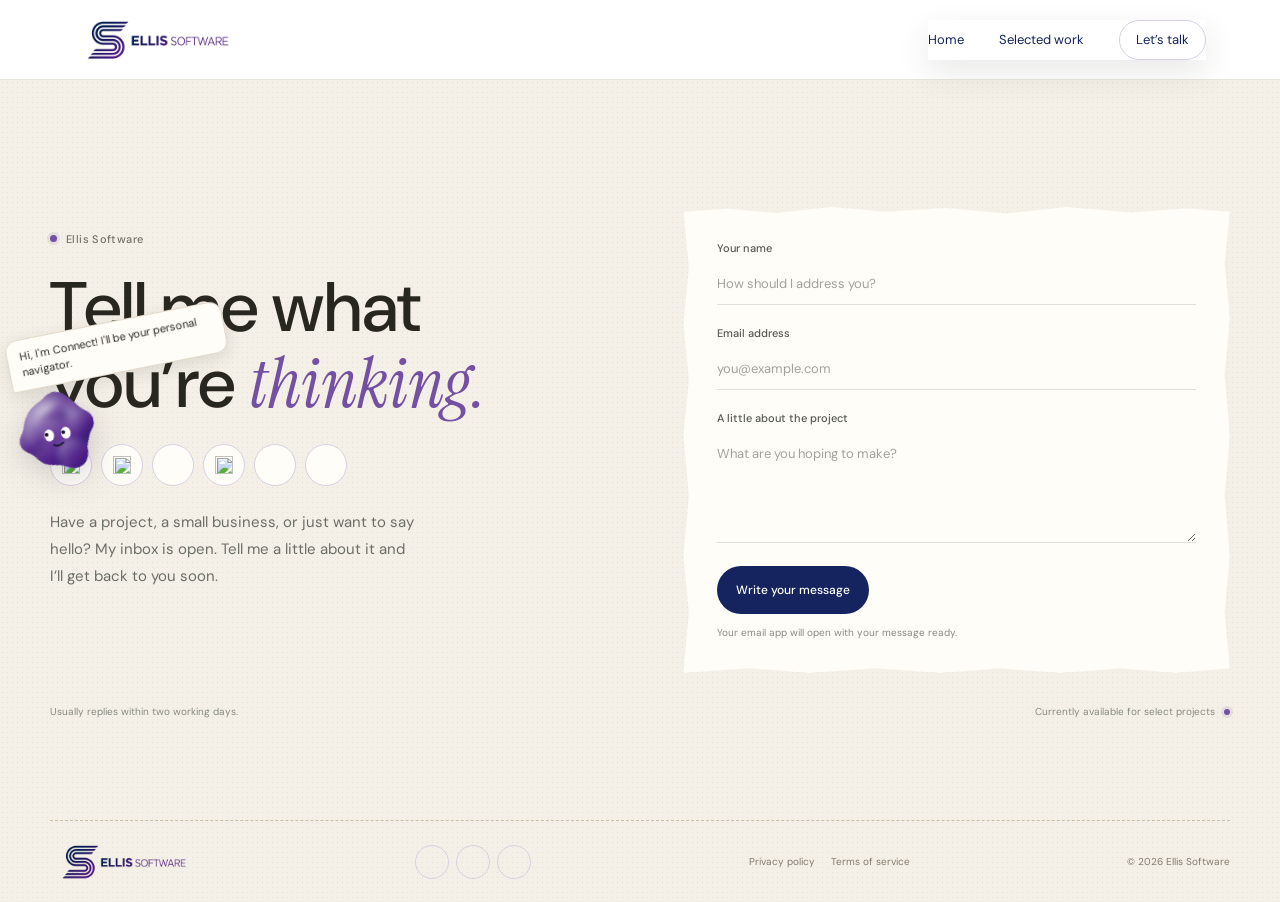
==== commit cb6af042: "upgraded the bot" ====
--- a/contact.html
+++ b/contact.html
@@ -110,7 +110,6 @@
         <path d="M50 69Q58 74 66 68" fill="none" stroke="#18172a" stroke-linecap="round" stroke-width="2.8"/>
       </svg>
     </span>
-    <span class="connect-blob-label">Connect</span>
   </a>
 </body>
 <script src="script.js" defer></script>
--- a/styles.css
+++ b/styles.css
@@ -146,8 +146,6 @@
 .connect-blob-art { display: block; width: 78px; height: 72px; overflow: visible; filter: drop-shadow(0 12px 18px rgba(63, 38, 112, 0.35)); animation: connect-float 3s ease-in-out infinite; transform-origin: center; }
 .connect-blob-body { fill: url(#connect-gradient); stroke: rgba(136,249,192,0.55); stroke-width: 1.6; }
 .connect-pupil { fill: #090d18; transform: translate(var(--connect-look-x, 0px), var(--connect-look-y, 0px)); transform-box: fill-box; transform-origin: center; transition: transform .12s ease-out; }
-.connect-blob-label { padding: 5px 11px; border: 1px solid rgba(99,49,251,0.4); border-radius: 99px; background: rgba(3, 4, 10, 0.92); box-shadow: 0 3px 8px rgba(0,0,0,0.18); font-size: 10px; font-weight: 600; line-height: 1; transition: background .2s, color .2s, transform .2s; }
-.connect-blob:hover .connect-blob-label, .connect-blob:focus-visible .connect-blob-label { transform: translateY(-2px); background: var(--brand-indigo); color: #fff; }
 .connect-message { position: absolute; z-index: 1; bottom: calc(100% + 9px); left: 50%; width: max-content; max-width: min(220px, 70vw); padding: 9px 12px; border: 1px solid rgba(136,249,192,0.2); border-radius: 12px 12px 12px 3px; background: rgba(5, 8, 16, 0.95); box-shadow: 0 12px 24px rgba(0,0,0,0.18); color: rgba(237,241,255,0.82); font-size: 11px; line-height: 1.35; opacity: 0; transform: translate(-50%, 5px) scale(.96); transform-origin: bottom center; transition: opacity .18s ease, transform .18s ease; }
 .connect-blob[data-side="left"] .connect-message { left: 0; border-radius: 12px 12px 12px 3px; transform: translate(0, 5px) scale(.96); transform-origin: bottom left; }
 .connect-blob[data-side="right"] .connect-message { left: auto; right: 0; transform: translate(0, 5px) scale(.96); transform-origin: bottom right; }
@@ -272,8 +270,6 @@
 .connect-highlight-line-three { top: 13px; right: 9px; width: 14px; border-top-width: 1.5px; opacity: .82; transform: rotate(36deg); }
 .connect-blob-face { position: absolute; z-index: 2; inset: 0; width: 100%; height: 100%; overflow: visible; }
 .connect-pupil { fill: #171925; transform: translate(var(--connect-look-x, 0px), var(--connect-look-y, 0px)); transform-box: fill-box; transform-origin: center; transition: transform .12s ease-out; }
-.connect-blob-label { padding: 5px 12px; border: 1px solid rgba(136,249,192,0.32); border-radius: 999px; background: rgba(3,4,10,0.94); box-shadow: 0 3px 8px rgb(0 0 0 / 28%); color: #fff; font-size: 10px; font-weight: 700; letter-spacing: .06em; text-transform: uppercase; line-height: 1; transition: background .2s, color .2s, transform .2s, border-color .2s; }
-.connect-blob:hover .connect-blob-label, .connect-blob:focus-visible .connect-blob-label { transform: translateY(-2px); background: linear-gradient(135deg, var(--brand-indigo), #7d57ff); border-color: rgba(136,249,192,0.48); color: #fff; }
 .connect-message { position: absolute; z-index: 1; bottom: calc(100% + 9px); left: 50%; width: max-content; max-width: min(220px, 70vw); padding: 9px 12px; border: 1px solid rgba(136,249,192,0.3); border-radius: 12px 12px 3px 12px; background: rgba(5,8,16,0.97); box-shadow: 0 8px 20px rgb(0 0 0 / 32%); color: #fff; font-size: 11px; line-height: 1.45; opacity: 0; pointer-events: none; transform: translate(-50%, 5px) scale(.96); transform-origin: bottom center; transition: opacity .25s ease, transform .25s ease; }
 .connect-blob[data-side="left"] .connect-message { left: 0; border-radius: 12px 12px 12px 3px; transform: translate(0, 5px) scale(.96); transform-origin: bottom left; }
 .connect-blob[data-side="right"] .connect-message { left: auto; right: 0; transform: translate(0, 5px) scale(.96); transform-origin: bottom right; }
@@ -431,8 +427,6 @@
 .connect-blob-art { filter: drop-shadow(0 8px 16px rgb(42 34 53 / 20%)); }
 .connect-blob-liquid { background: linear-gradient(145deg, #a18ac3 0%, #7350a2 30%, #501b89 68%, #15245f 100%); }
 .connect-blob-gloss { box-shadow: inset 1px 2px 2px rgb(255 255 255 / 30%), inset -3px -4px 9px rgb(29 14 92 / 18%); }
-.connect-blob-label { border-color: #d7cde2; background: #fffdf8; box-shadow: 0 3px 8px rgb(40 39 31 / 8%); color: var(--brand-indigo); }
-.connect-blob:hover .connect-blob-label, .connect-blob:focus-visible .connect-blob-label { background: var(--brand-indigo); border-color: #d7cde2; color: #fff; }
 .connect-message { border-color: #e3d9ca; background: #fffdf8; box-shadow: 0 5px 16px rgb(40 39 31 / 12%); color: var(--ink); }
 .connect-blob:focus-visible { outline-color: var(--brand-violet); }
 .menu-toggle { border-color: #d7cde2; background: #fff; }
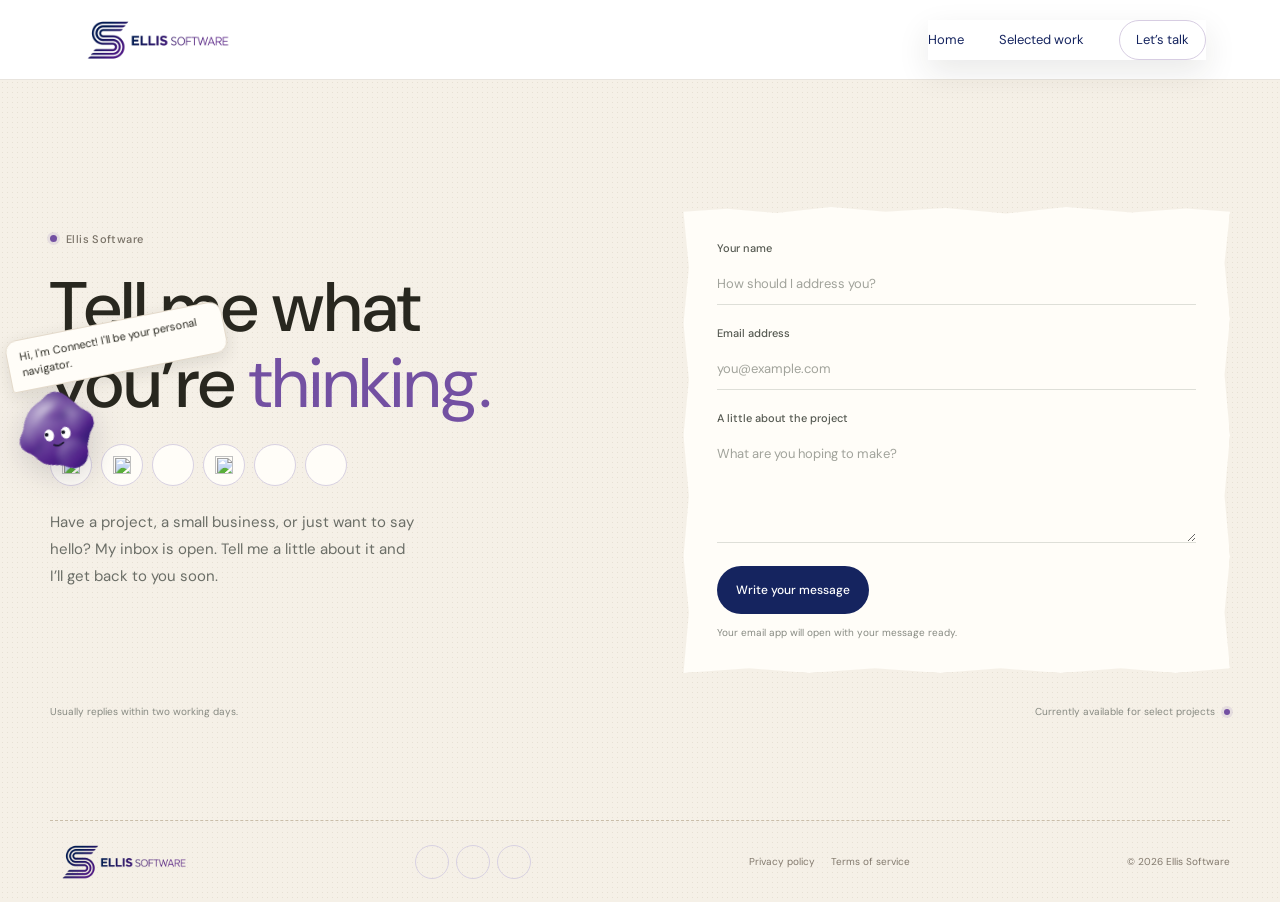
==== commit 14aaff4e: "Checkpoint restored site updates Co-authored-by: Copilot <223556219+Copilot@users.noreply.github.com" ====
--- a/contact.html
+++ b/contact.html
@@ -8,7 +8,7 @@
   <title>Contact — Ellis Software</title>
   <link rel="preconnect" href="https://fonts.googleapis.com">
   <link rel="preconnect" href="https://fonts.gstatic.com" crossorigin>
-  <link href="https://fonts.googleapis.com/css2?family=DM+Sans:wght@400;500;600;700&family=Instrument+Serif:ital@0;1&display=swap" rel="stylesheet">
+  <link href="https://fonts.googleapis.com/css2?family=DM+Sans:wght@400;500;600;700&display=swap" rel="stylesheet">
   <link rel="icon" href="/favicon.png" type="image/png" sizes="512x512">
   <link rel="apple-touch-icon" href="/favicon.png" sizes="512x512">
   <link rel="canonical" href="https://ellissoftware.com/contact.html">
--- a/styles.css
+++ b/styles.css
@@ -9,12 +9,11 @@
   --brand-indigo: #6331FB;
   --brand-violet: #7d57ff;
   --brand-mint: #88F9C0;
-  --serif: 'Instrument Serif', Georgia, serif;
   --sans: 'DM Sans', sans-serif;
   --display: 'DM Sans', sans-serif;
 }
 
-* { box-sizing: border-box; }
+* { box-sizing: border-box; font-family: var(--sans); font-style: normal; }
 html { scroll-behavior: smooth; scroll-padding-top: 100px; }
 body { margin: 0; background: radial-gradient(circle at top, rgba(99, 49, 251, 0.22), transparent 28%), linear-gradient(180deg, #01010D 0%, #0a0c17 100%); color: var(--ink); font-family: var(--sans); font-size: 15px; -webkit-font-smoothing: antialiased; }
 a { color: inherit; text-decoration: none; }
@@ -39,7 +38,7 @@
 h1, h2, h3, p { margin-top: 0; }
 h1, h2 { font-family: var(--display); font-weight: 500; letter-spacing: 0; }
 .hero h1, .contact-intro h1 { margin-bottom: 23px; font-size: clamp(43px, 5.1vw, 67px); line-height: 1.08; }
-.serif-accent { color: var(--brand-mint); font-family: var(--serif); font-weight: 400; font-style: italic; }
+.serif-accent { color: var(--brand-mint); font-weight: 400; }
 .hero-intro { max-width: 420px; margin-bottom: 28px; color: rgba(237, 241, 255, 0.74); font-size: 15px; line-height: 1.8; }
 .language-section { margin: 22px 0 26px; }
 .language-heading { margin: 0 0 13px; color: var(--muted); font-size: 11px; font-weight: 500; }
@@ -61,33 +60,32 @@
 .portrait-sheet figcaption { display: flex; min-height: 43px; align-items: center; justify-content: space-between; gap: 8px; color: rgba(237,241,255,0.8); font-size: 9px; }
 .portrait-sheet figcaption > span:first-child { color: var(--brand-mint); font-size: 9px; font-weight: 700; letter-spacing: .08em; }
 .portrait-sheet figcaption b { padding-left: 4px; color: var(--brand-mint); }
-.portrait-note { position: absolute; z-index: 2; top: 72%; right: 0; padding: 12px 15px; background: rgba(14,16,27,0.92); border: 1px solid rgba(136,249,192,0.2); box-shadow: 0 10px 20px rgba(26, 22, 40, 0.4); color: var(--brand-mint); font: italic 15px/1.3 var(--serif); transform: rotate(-4deg); }
-.work-section { padding-top: 63px; padding-bottom: 112px; }
-.section-heading { display: flex; align-items: end; justify-content: space-between; margin-bottom: 26px; }
+.portrait-note { position: absolute; z-index: 2; top: 72%; right: 0; padding: 12px 15px; background: rgba(14,16,27,0.92); border: 1px solid rgba(136,249,192,0.2); box-shadow: 0 10px 20px rgba(26, 22, 40, 0.4); color: var(--brand-mint); font: 500 15px/1.3 var(--sans); transform: rotate(-4deg); }
+.work-section { padding-top: 40px; padding-bottom: 44px; }
+.catalog-section { border-top: 1px solid rgba(136,249,192,0.12); }
+.section-heading { display: flex; align-items: end; justify-content: space-between; margin-bottom: 17px; }
 .section-heading .eyebrow { margin-bottom: 9px; }
 .section-heading h2 { margin: 0; font-size: 31px; }
 .heading-period { color: var(--brand-mint); }
 .section-count { padding-bottom: 5px; color: rgba(168,175,201,0.7); font: 10px var(--display); }
-.project-grid { display: grid; grid-template-columns: repeat(3, minmax(0, 1fr)); gap: 20px; }
-.project-card { min-width: 0; overflow: hidden; border: 1px solid rgba(136,249,192,0.18); border-radius: 22px; background: linear-gradient(180deg, rgba(14, 16, 27, 0.96), rgba(9, 11, 18, 0.96)); box-shadow: 0 18px 30px rgba(11, 13, 24, 0.25); }
-.project-image { display: block; overflow: hidden; aspect-ratio: 4 / 3; background: rgba(255,255,255,0.02); }
+.project-grid { display: flex; gap: 14px; overflow-x: auto; overscroll-behavior-x: contain; padding: 2px 2px 12px; scroll-snap-type: x mandatory; scrollbar-color: rgba(168,175,201,0.55) transparent; scrollbar-width: thin; }
+.project-grid:focus-visible { outline: 2px solid var(--brand-indigo); outline-offset: 3px; }
+.project-card { min-width: 0; flex: 0 0 clamp(230px, 25vw, 280px); overflow: hidden; border: 1px solid rgba(136,249,192,0.18); border-radius: 17px; background: linear-gradient(180deg, rgba(14, 16, 27, 0.96), rgba(9, 11, 18, 0.96)); box-shadow: 0 12px 24px rgba(11, 13, 24, 0.18); scroll-snap-align: start; }
+.project-image { display: block; overflow: hidden; aspect-ratio: 16 / 9; background: rgba(255,255,255,0.02); }
 .project-image img { display: block; width: 100%; height: 100%; object-fit: cover; transition: transform .35s ease; }
 .project-card:hover .project-image img { transform: scale(1.04); }
-.project-meta { display: flex; flex-direction: column; align-items: flex-start; gap: 10px; padding: 18px 18px 20px; }
-.project-meta h3 { margin: 0; font: 600 18px var(--display); }
-.project-meta p { margin: 0; color: rgba(237,241,255,0.72); font-size: 12px; line-height: 1.7; }
+.project-meta { display: flex; flex-direction: column; align-items: flex-start; gap: 7px; padding: 13px 15px 15px; }
+.project-meta h3 { margin: 0; font: 600 16px var(--display); }
+.project-meta p { margin: 0; color: rgba(237,241,255,0.72); font-size: 11px; line-height: 1.6; }
+.coming-soon-card .project-meta { min-height: 142px; justify-content: center; }
+.project-grid::-webkit-scrollbar { height: 6px; }
+.project-grid::-webkit-scrollbar-thumb { border-radius: 99px; background: rgba(168,175,201,0.55); }
+.project-grid::-webkit-scrollbar-track { background: transparent; }
 .project-meta a { color: var(--brand-mint); }
 .project-type { order: -1; color: var(--brand-mint); font-size: 10px; font-weight: 700; letter-spacing: .12em; text-transform: uppercase; }
 .project-actions { width: 100%; margin-top: 4px; }
 .project-link { display: inline-flex; min-height: 42px; align-items: center; justify-content: center; padding: 0 16px; border: 1px solid rgba(99,49,251,0.65); border-radius: 999px; background: rgba(99,49,251,0.12); color: var(--ink); font-size: 11px; font-weight: 600; letter-spacing: .04em; text-transform: uppercase; transition: background .2s ease, transform .2s ease, border-color .2s ease; }
 .project-link:hover, .project-link:focus-visible { background: rgba(136,249,192,0.12); border-color: rgba(136,249,192,0.5); transform: translateY(-1px); }
-.approach-band { background: linear-gradient(90deg, rgba(99,49,251,0.18), rgba(136,249,192,0.05)); border-top: 1px solid rgba(136,249,192,0.12); border-bottom: 1px solid rgba(136,249,192,0.12); }
-.approach-inner { display: flex; min-height: 180px; align-items: center; gap: 23px; }
-.approach-mark { align-self: center; color: var(--brand-mint); font-size: 28px; }
-.approach-inner p { margin: 0; font: 23px/1.35 var(--display); }
-.approach-inner p span { color: rgba(237,241,255,0.72); font: italic 22px var(--serif); }
-.round-arrow { display: grid; width: 42px; height: 42px; place-items: center; margin-left: auto; border: 1px solid rgba(136,249,192,0.4); border-radius: 50%; color: var(--brand-mint); font-size: 15px; transition: background .2s, transform .2s; }
-.round-arrow:hover { background: rgba(136,249,192,0.08); transform: translateY(-2px); }
 .closing { padding-top: 60px; padding-bottom: 64px; }
 .closing-actions { display: flex; min-height: 76px; align-items: center; justify-content: space-between; gap: 24px; }
 .social-links { display: flex; align-items: center; gap: 9px; }
@@ -171,7 +169,6 @@
   .portrait-sheet { width: min(76%, 390px); }
   .portrait-sheet img { height: 350px; }
   .work-section { padding-top: 30px; padding-bottom: 85px; }
-  .project-grid { grid-template-columns: repeat(2, minmax(0, 1fr)); }
   .contact-main { min-height: auto; grid-template-columns: 1fr 1fr; gap: 7%; padding-top: 95px; padding-bottom: 60px; }
   .contact-form-section { padding: 26px; }
   .contact-intro h1 { font-size: clamp(43px, 7vw, 60px); }
@@ -204,14 +201,10 @@
   .portrait-note { right: -3px; font-size: 13px; }
   .work-section { padding-top: 24px; padding-bottom: 68px; }
   .section-heading h2 { font-size: 27px; }
-  .project-grid { grid-template-columns: 1fr; gap: 28px; }
-  .project-meta { padding-top: 11px; }
+  .project-grid { gap: 11px; }
+  .project-card { flex-basis: min(78vw, 270px); }
+  .project-meta { padding: 12px 13px 14px; }
   .project-link { font-size: 10px; }
-  .approach-inner { min-height: 150px; gap: 13px; }
-  .approach-mark { font-size: 22px; }
-  .approach-inner p { font-size: 17px; }
-  .approach-inner p span { font-size: 17px; }
-  .round-arrow { width: 37px; height: 37px; flex: 0 0 37px; }
   .closing { padding-top: 50px; padding-bottom: 55px; }
   .closing-actions { align-items: flex-start; flex-direction: column; gap: 22px; }
   .social-links { gap: 3px; }
@@ -299,7 +292,6 @@
   .portrait-sheet { width: min(76%, 390px); }
   .portrait-sheet img { height: 350px; }
   .work-section { padding-top: 30px; padding-bottom: 85px; }
-  .project-grid { grid-template-columns: repeat(2, minmax(0, 1fr)); }
   .contact-main { min-height: auto; grid-template-columns: 1fr 1fr; gap: 7%; padding-top: 95px; padding-bottom: 60px; }
   .contact-form-section { padding: 26px; }
   .contact-intro h1 { font-size: clamp(43px, 7vw, 60px); }
@@ -332,13 +324,9 @@
   .portrait-note { right: -3px; font-size: 13px; }
   .work-section { padding-top: 24px; padding-bottom: 68px; }
   .section-heading h2 { font-size: 27px; }
-  .project-grid { grid-template-columns: 1fr; gap: 28px; }
-  .project-meta { padding-top: 11px; }
-  .approach-inner { min-height: 150px; gap: 13px; }
-  .approach-mark { font-size: 22px; }
-  .approach-inner p { font-size: 17px; }
-  .approach-inner p span { font-size: 17px; }
-  .round-arrow { width: 37px; height: 37px; flex: 0 0 37px; }
+  .project-grid { gap: 11px; }
+  .project-card { flex-basis: min(78vw, 270px); }
+  .project-meta { padding: 12px 13px 14px; }
   .closing { padding-top: 50px; padding-bottom: 55px; }
   .closing-actions { align-items: flex-start; flex-direction: column; gap: 22px; }
   .social-links { gap: 3px; }
@@ -395,18 +383,16 @@
 .portrait-note { background: #fffdf8; border-color: #ded5c7; box-shadow: 3px 4px 0 #ded5c7; color: var(--brand-indigo); }
 .heading-period { color: var(--brand-violet); }
 .section-count { color: #918776; }
-.project-card { border-color: #e3dfd7; background: #fffdf8; box-shadow: 0 12px 24px rgb(42 34 53 / 8%); }
+.project-card { border-color: #e3dfd7; background: #fffdf8; box-shadow: 0 10px 20px rgb(42 34 53 / 7%); }
+.catalog-section { border-top-color: #e3dfd7; }
+.project-grid { scrollbar-color: #c9bda9 transparent; }
+.project-grid::-webkit-scrollbar-thumb { background: #c9bda9; }
 .project-meta p { color: #777065; }
 .project-meta a, .project-type { color: var(--brand-indigo); }
 .project-type { font-weight: 500; }
 .legal-page p, .legal-page li { color: #555951; }
 .project-link { border-color: #d7cde2; background: #f5f0e7; color: var(--brand-indigo); }
 .project-link:hover, .project-link:focus-visible { border-color: #b9a7ce; background: #eee8f5; }
-.approach-band { background: #e8e5d9; border-color: #ded5c7; }
-.approach-mark { color: var(--brand-violet); }
-.approach-inner p span { color: #777065; }
-.round-arrow { border-color: #cbd0c4; color: var(--brand-indigo); }
-.round-arrow:hover { background: #f5f0e7; }
 .social-links .icon-link { color: var(--brand-indigo); }
 .social-links .brand-icon { filter: none; }
 .icon-link { border-color: #d8d1e2; background: #fffdf8; color: var(--brand-indigo); }
